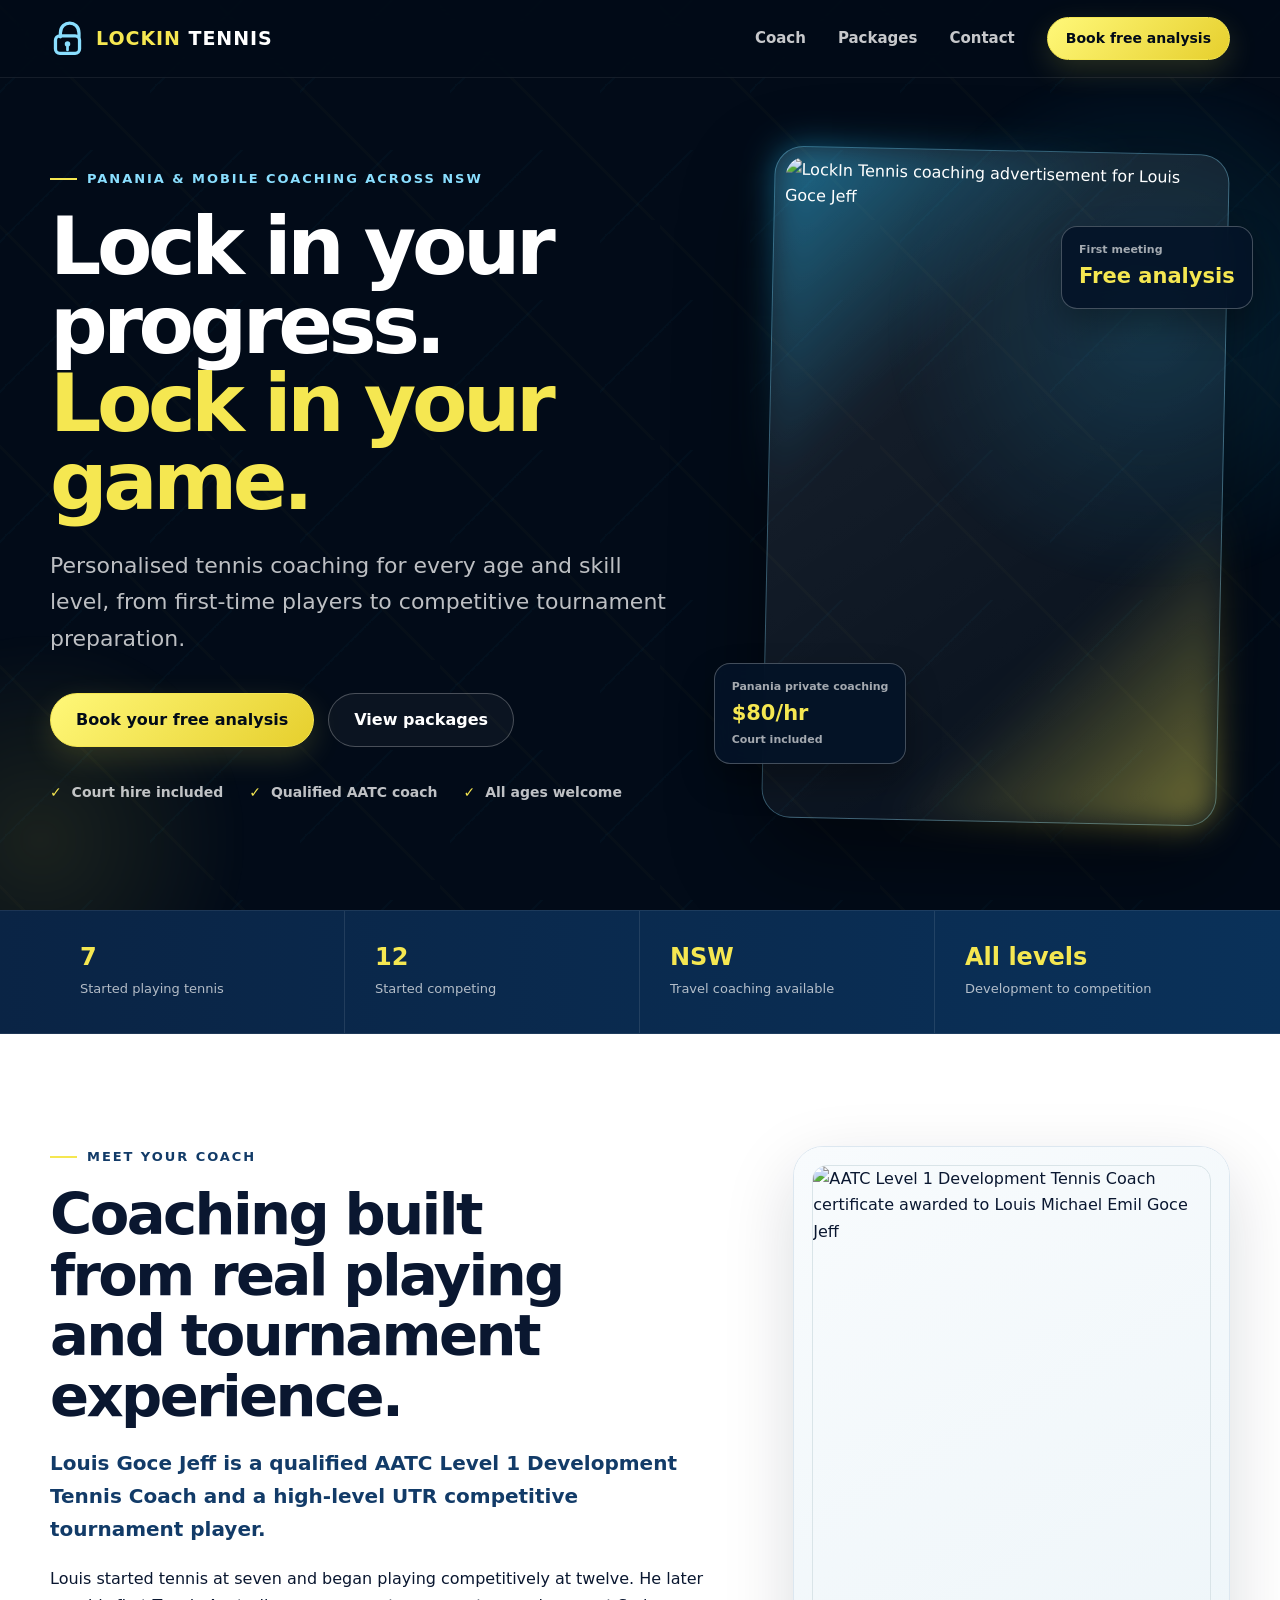
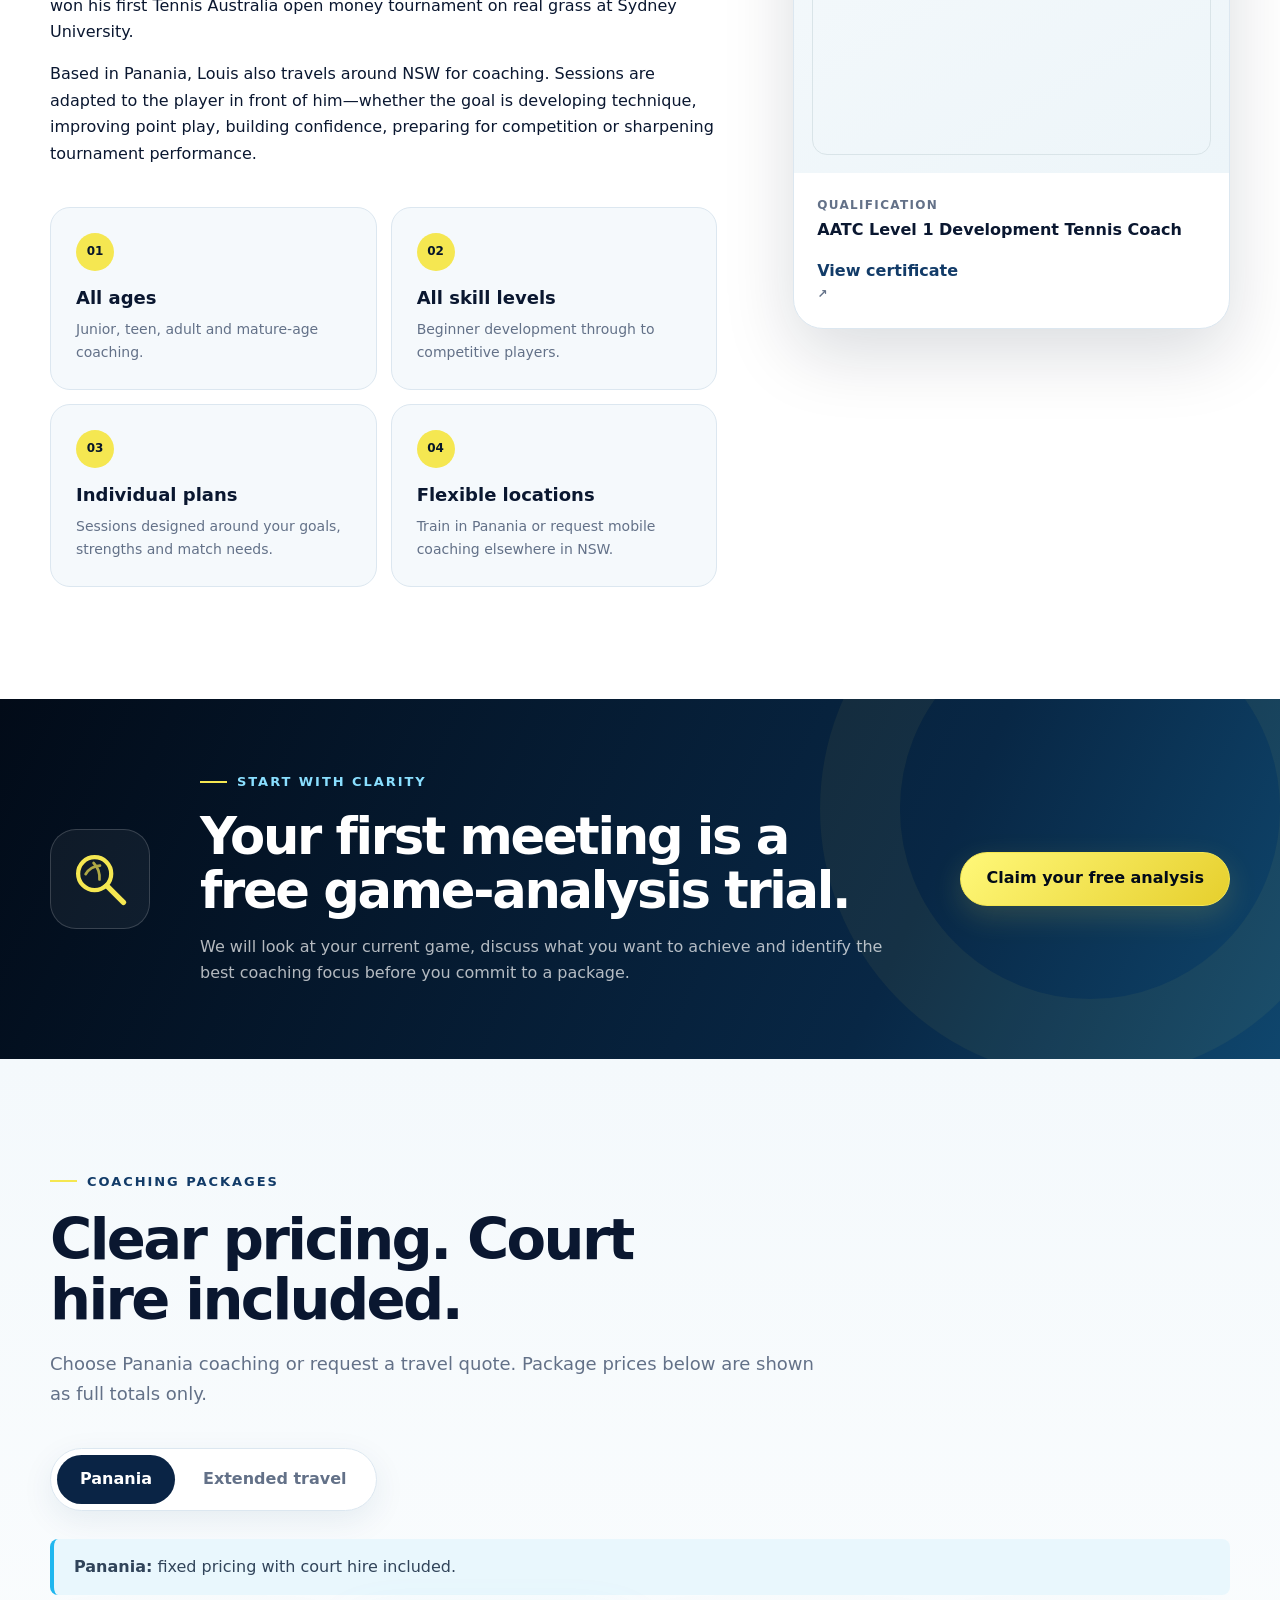
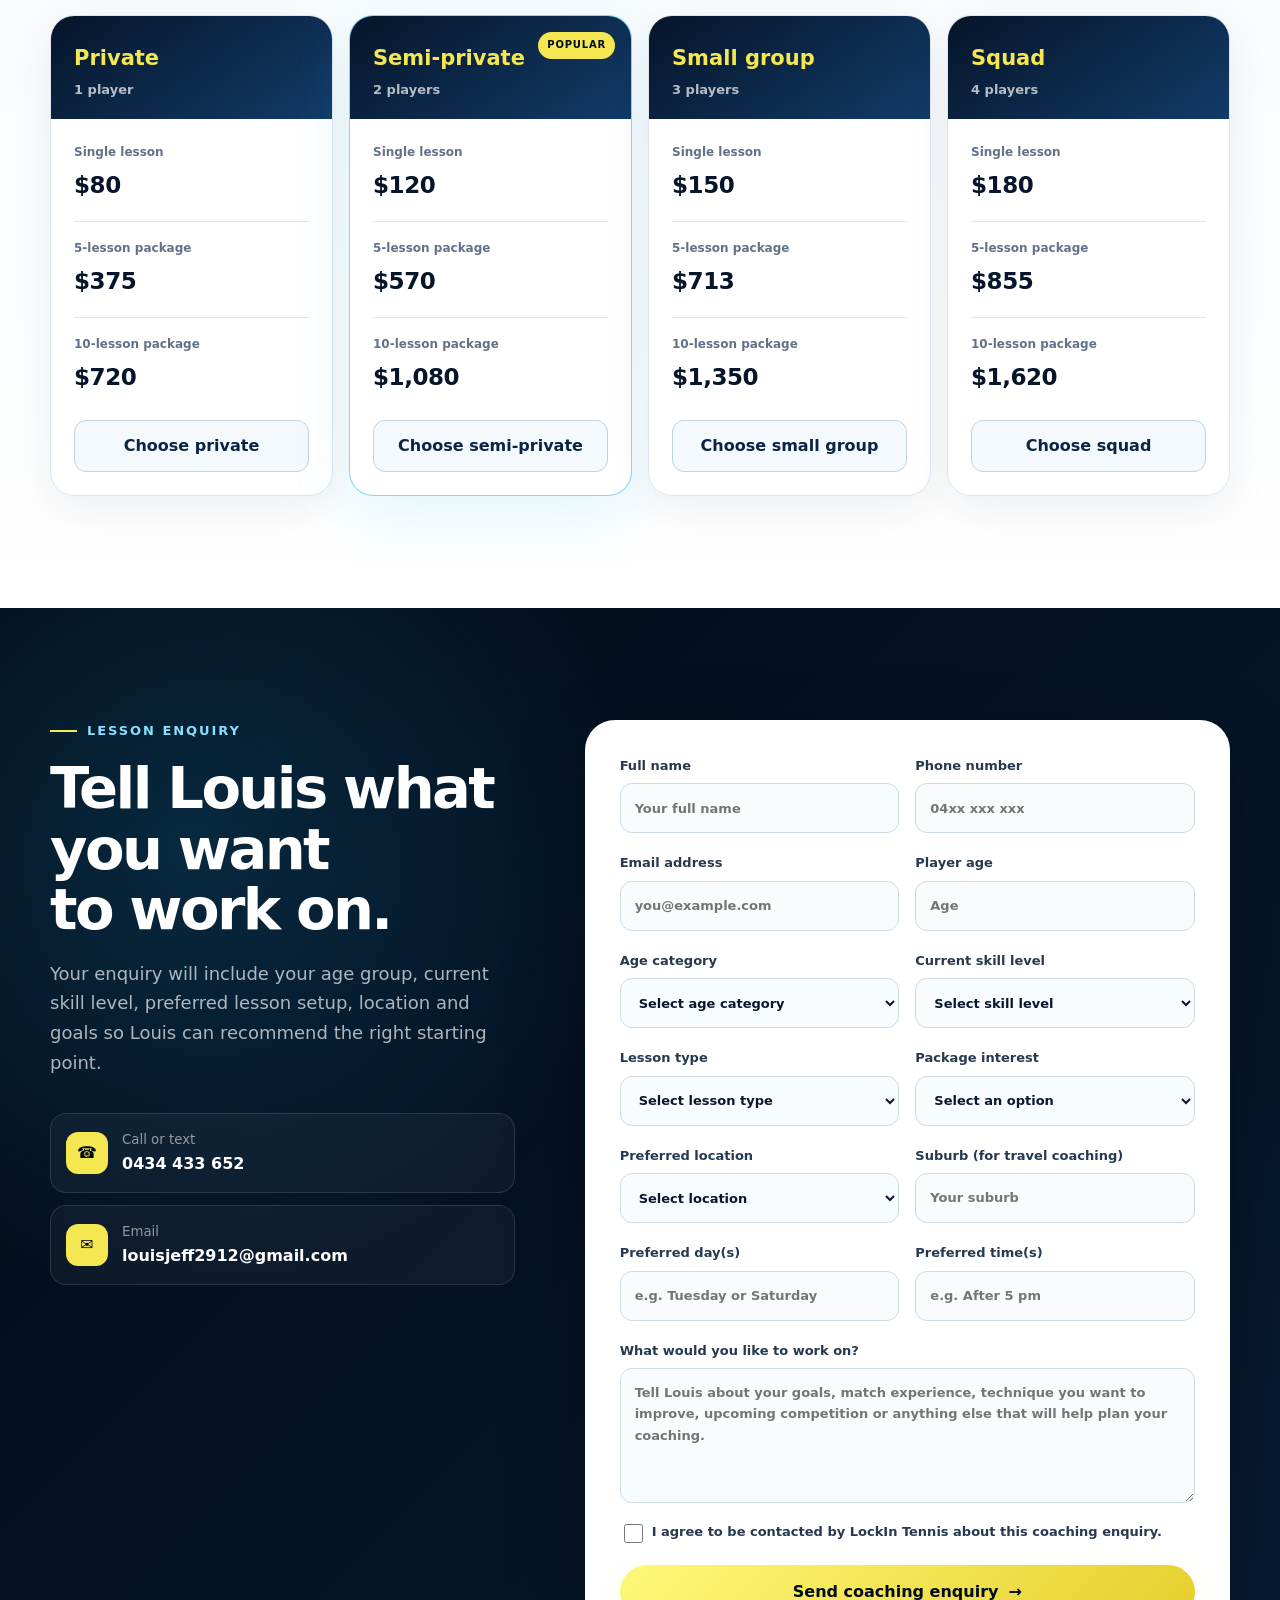
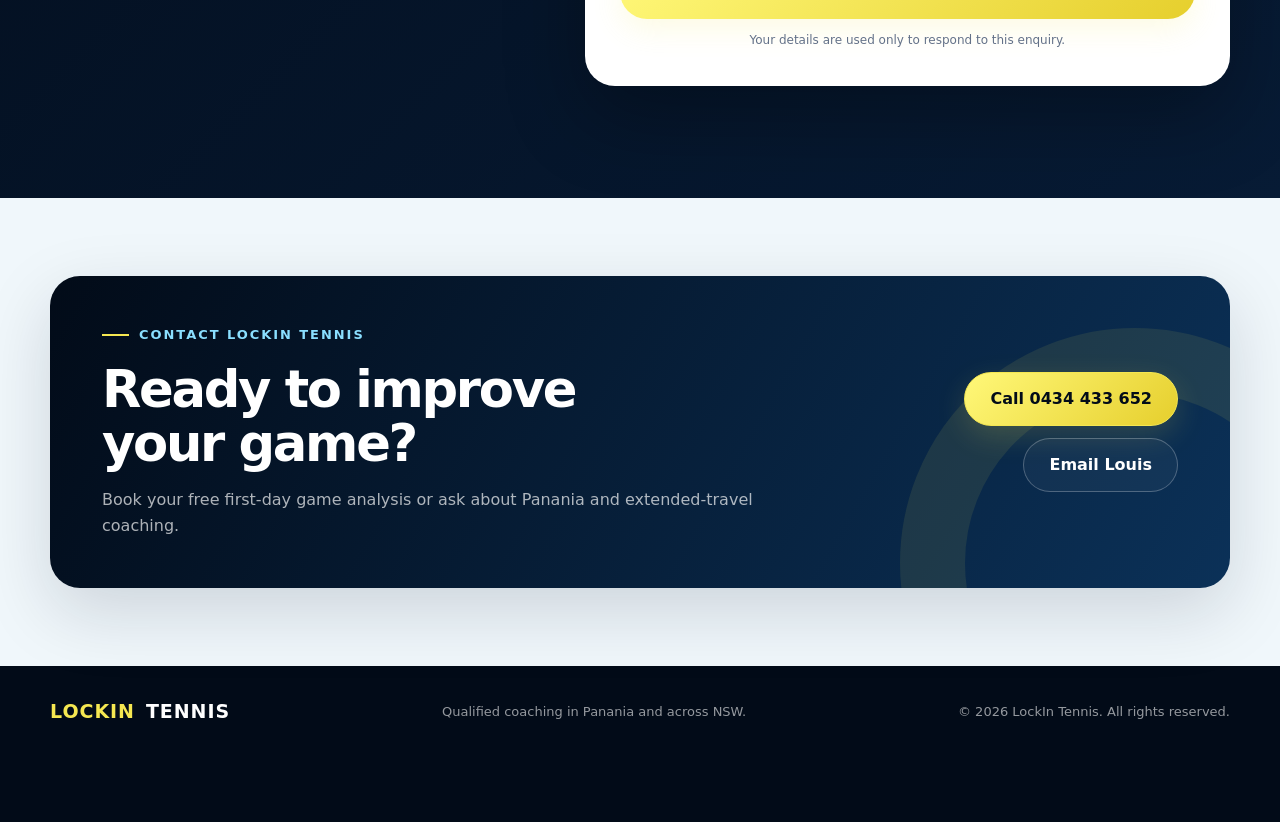
==== index.html @ 20de6c5c "Add files via upload" ====
<!doctype html>
<html lang="en-AU">
<head>
  <meta charset="utf-8">
  <meta name="viewport" content="width=device-width, initial-scale=1">
  <meta name="theme-color" content="#061a33">
  <meta name="description" content="LockIn Tennis coaching with qualified AATC Level 1 Development Tennis Coach Louis Goce Jeff. Coaching in Panania and mobile coaching across NSW.">
  <title>LockIn Tennis | Coaching with Louis Goce Jeff</title>
  <link rel="icon" href="assets/favicon.svg" type="image/svg+xml">
  <link rel="stylesheet" href="styles.css">
  <script>document.documentElement.classList.add("js");</script>
  <script src="script.js" defer></script>
</head>
<body>
  <a class="skip-link" href="#main">Skip to content</a>

  <header class="site-header" id="top">
    <div class="container nav-wrap">
      <a class="brand" href="#top" aria-label="LockIn Tennis home">
        <span class="brand-mark" aria-hidden="true">
          <svg viewBox="0 0 64 64" role="img">
            <path d="M19 29v-7C19 9 28 4 36 4s17 5 17 18v7" fill="none" stroke="currentColor" stroke-width="6" stroke-linecap="round"/>
            <rect x="10" y="27" width="44" height="32" rx="8" fill="none" stroke="currentColor" stroke-width="6"/>
            <circle cx="32" cy="42" r="5" fill="currentColor"/>
            <path d="M32 47v6" stroke="currentColor" stroke-width="5" stroke-linecap="round"/>
          </svg>
        </span>
        <span><strong>LOCKIN</strong> TENNIS</span>
      </a>

      <button class="nav-toggle" type="button" aria-expanded="false" aria-controls="primary-nav">
        <span class="sr-only">Toggle navigation</span>
        <span></span><span></span><span></span>
      </button>

      <nav id="primary-nav" class="primary-nav" aria-label="Primary navigation">
        <a href="#coach">Coach</a>
        <a href="#packages">Packages</a>
        <a href="#contact">Contact</a>
        <a class="button button-small" href="#booking">Book free analysis</a>
      </nav>
    </div>
  </header>

  <main id="main">
    <section class="hero section-dark" aria-labelledby="hero-title">
      <div class="hero-glow hero-glow-one"></div>
      <div class="hero-glow hero-glow-two"></div>
      <div class="container hero-grid">
        <div class="hero-copy reveal">
          <p class="eyebrow"><span></span> Panania &amp; mobile coaching across NSW</p>
          <h1 id="hero-title">Lock in your progress.<br><em>Lock in your game.</em></h1>
          <p class="hero-lead">Personalised tennis coaching for every age and skill level, from first-time players to competitive tournament preparation.</p>
          <div class="hero-actions">
            <a class="button" href="#booking">Book your free analysis</a>
            <a class="button button-ghost" href="#packages">View packages</a>
          </div>
          <ul class="trust-list" aria-label="Key benefits">
            <li><span aria-hidden="true">✓</span> Court hire included</li>
            <li><span aria-hidden="true">✓</span> Qualified AATC coach</li>
            <li><span aria-hidden="true">✓</span> All ages welcome</li>
          </ul>
        </div>

        <div class="hero-visual reveal reveal-delay">
          <div class="ad-frame">
            <img src="assets/lockin-tennis-advertisement.webp" width="768" height="1376" alt="LockIn Tennis coaching advertisement for Louis Goce Jeff">
          </div>
          <div class="floating-card floating-card-price">
            <span>Panania private coaching</span>
            <strong>$80/hr</strong>
            <small>Court included</small>
          </div>
          <div class="floating-card floating-card-trial">
            <span>First meeting</span>
            <strong>Free analysis</strong>
          </div>
        </div>
      </div>
    </section>

    <section class="quick-strip" aria-label="Coaching highlights">
      <div class="container quick-grid">
        <div><strong>7</strong><span>Started playing tennis</span></div>
        <div><strong>12</strong><span>Started competing</span></div>
        <div><strong>NSW</strong><span>Travel coaching available</span></div>
        <div><strong>All levels</strong><span>Development to competition</span></div>
      </div>
    </section>

    <section class="section" id="coach" aria-labelledby="coach-title">
      <div class="container coach-grid">
        <div class="coach-copy reveal">
          <p class="eyebrow dark"><span></span> Meet your coach</p>
          <h2 id="coach-title">Coaching built from real playing and tournament experience.</h2>
          <p class="lead">Louis Goce Jeff is a qualified AATC Level 1 Development Tennis Coach and a high-level UTR competitive tournament player.</p>
          <p>Louis started tennis at seven and began playing competitively at twelve. He later won his first Tennis Australia open money tournament on real grass at Sydney University.</p>
          <p>Based in Panania, Louis also travels around NSW for coaching. Sessions are adapted to the player in front of him—whether the goal is developing technique, improving point play, building confidence, preparing for competition or sharpening tournament performance.</p>

          <div class="feature-grid">
            <article class="feature-card">
              <span class="feature-icon" aria-hidden="true">01</span>
              <h3>All ages</h3>
              <p>Junior, teen, adult and mature-age coaching.</p>
            </article>
            <article class="feature-card">
              <span class="feature-icon" aria-hidden="true">02</span>
              <h3>All skill levels</h3>
              <p>Beginner development through to competitive players.</p>
            </article>
            <article class="feature-card">
              <span class="feature-icon" aria-hidden="true">03</span>
              <h3>Individual plans</h3>
              <p>Sessions designed around your goals, strengths and match needs.</p>
            </article>
            <article class="feature-card">
              <span class="feature-icon" aria-hidden="true">04</span>
              <h3>Flexible locations</h3>
              <p>Train in Panania or request mobile coaching elsewhere in NSW.</p>
            </article>
          </div>
        </div>

        <aside class="certificate-card reveal reveal-delay" aria-label="Coaching qualification">
          <div class="certificate-image-wrap">
            <img src="assets/certificate-preview.webp" width="1100" height="1424" alt="AATC Level 1 Development Tennis Coach certificate awarded to Louis Michael Emil Goce Jeff">
          </div>
          <div class="certificate-meta">
            <div>
              <span>Qualification</span>
              <strong>AATC Level 1 Development Tennis Coach</strong>
            </div>
            <a href="assets/louis-jeff-aatc-certificate.pdf" target="_blank" rel="noopener">View certificate <span aria-hidden="true">↗</span></a>
          </div>
        </aside>
      </div>
    </section>

    <section class="analysis-banner section-dark" aria-labelledby="analysis-title">
      <div class="container analysis-grid">
        <div class="analysis-icon" aria-hidden="true">
          <svg viewBox="0 0 120 120">
            <circle cx="50" cy="50" r="31" fill="none" stroke="currentColor" stroke-width="8"/>
            <path d="M73 73l31 31" stroke="currentColor" stroke-width="10" stroke-linecap="round"/>
            <path d="M33 51c6-10 14-15 27-16M48 30c8 8 12 18 11 31" fill="none" stroke="currentColor" stroke-width="5" stroke-linecap="round" opacity=".7"/>
          </svg>
        </div>
        <div>
          <p class="eyebrow"><span></span> Start with clarity</p>
          <h2 id="analysis-title">Your first meeting is a free game-analysis trial.</h2>
          <p>We will look at your current game, discuss what you want to achieve and identify the best coaching focus before you commit to a package.</p>
        </div>
        <a class="button" href="#booking">Claim your free analysis</a>
      </div>
    </section>

    <section class="section packages-section" id="packages" aria-labelledby="packages-title">
      <div class="container">
        <div class="section-heading reveal">
          <p class="eyebrow dark"><span></span> Coaching packages</p>
          <h2 id="packages-title">Clear pricing. Court hire included.</h2>
          <p>Choose Panania coaching or request a travel quote. Package prices below are shown as full totals only.</p>
        </div>

        <div class="location-tabs reveal" role="tablist" aria-label="Pricing locations">
          <button type="button" role="tab" aria-selected="true" aria-controls="panania-panel" id="panania-tab" data-tab="panania-panel">Panania</button>
          <button type="button" role="tab" aria-selected="false" aria-controls="travel-panel" id="travel-tab" data-tab="travel-panel">Extended travel</button>
        </div>

        <div class="pricing-panel active" id="panania-panel" role="tabpanel" aria-labelledby="panania-tab">
          <div class="pricing-note"><strong>Panania:</strong> fixed pricing with court hire included.</div>
          <div class="pricing-grid">
            <article class="price-card">
              <div class="price-card-head"><span>Private</span><strong>1 player</strong></div>
              <dl>
                <div><dt>Single lesson</dt><dd>$80</dd></div>
                <div><dt>5-lesson package</dt><dd>$375</dd></div>
                <div><dt>10-lesson package</dt><dd>$720</dd></div>
              </dl>
              <a href="#booking" data-booking-type="Private — 1 player">Choose private</a>
            </article>
            <article class="price-card featured">
              <div class="popular-label">Popular</div>
              <div class="price-card-head"><span>Semi-private</span><strong>2 players</strong></div>
              <dl>
                <div><dt>Single lesson</dt><dd>$120</dd></div>
                <div><dt>5-lesson package</dt><dd>$570</dd></div>
                <div><dt>10-lesson package</dt><dd>$1,080</dd></div>
              </dl>
              <a href="#booking" data-booking-type="Semi-private — 2 players">Choose semi-private</a>
            </article>
            <article class="price-card">
              <div class="price-card-head"><span>Small group</span><strong>3 players</strong></div>
              <dl>
                <div><dt>Single lesson</dt><dd>$150</dd></div>
                <div><dt>5-lesson package</dt><dd>$713</dd></div>
                <div><dt>10-lesson package</dt><dd>$1,350</dd></div>
              </dl>
              <a href="#booking" data-booking-type="Small group — 3 players">Choose small group</a>
            </article>
            <article class="price-card">
              <div class="price-card-head"><span>Squad</span><strong>4 players</strong></div>
              <dl>
                <div><dt>Single lesson</dt><dd>$180</dd></div>
                <div><dt>5-lesson package</dt><dd>$855</dd></div>
                <div><dt>10-lesson package</dt><dd>$1,620</dd></div>
              </dl>
              <a href="#booking" data-booking-type="Squad — 4 players">Choose squad</a>
            </article>
          </div>
        </div>

        <div class="pricing-panel" id="travel-panel" role="tabpanel" aria-labelledby="travel-tab" hidden>
          <div class="pricing-note"><strong>Extended travel:</strong> these are starting prices. Your final quote depends on travel distance. Court hire is included.</div>
          <div class="pricing-grid">
            <article class="price-card">
              <div class="price-card-head"><span>Private</span><strong>1 player</strong></div>
              <dl>
                <div><dt>Single lesson</dt><dd>From $140</dd></div>
                <div><dt>5-lesson package</dt><dd>From $660</dd></div>
                <div><dt>10-lesson package</dt><dd>From $1,260</dd></div>
              </dl>
              <a href="#booking" data-booking-type="Travel private — 1 player">Request quote</a>
            </article>
            <article class="price-card featured">
              <div class="popular-label">Popular</div>
              <div class="price-card-head"><span>Semi-private</span><strong>2 players</strong></div>
              <dl>
                <div><dt>Single lesson</dt><dd>From $180</dd></div>
                <div><dt>5-lesson package</dt><dd>From $855</dd></div>
                <div><dt>10-lesson package</dt><dd>From $1,620</dd></div>
              </dl>
              <a href="#booking" data-booking-type="Travel semi-private — 2 players">Request quote</a>
            </article>
            <article class="price-card">
              <div class="price-card-head"><span>Small group</span><strong>3 players</strong></div>
              <dl>
                <div><dt>Single lesson</dt><dd>From $210</dd></div>
                <div><dt>5-lesson package</dt><dd>From $998</dd></div>
                <div><dt>10-lesson package</dt><dd>From $1,890</dd></div>
              </dl>
              <a href="#booking" data-booking-type="Travel small group — 3 players">Request quote</a>
            </article>
            <article class="price-card">
              <div class="price-card-head"><span>Squad</span><strong>4 players</strong></div>
              <dl>
                <div><dt>Single lesson</dt><dd>From $240</dd></div>
                <div><dt>5-lesson package</dt><dd>From $1,140</dd></div>
                <div><dt>10-lesson package</dt><dd>From $2,160</dd></div>
              </dl>
              <a href="#booking" data-booking-type="Travel squad — 4 players">Request quote</a>
            </article>
          </div>
        </div>
      </div>
    </section>

    <section class="section booking-section" id="booking" aria-labelledby="booking-title">
      <div class="container booking-grid">
        <div class="booking-copy reveal">
          <p class="eyebrow"><span></span> Lesson enquiry</p>
          <h2 id="booking-title">Tell Louis what you want to work on.</h2>
          <p>Your enquiry will include your age group, current skill level, preferred lesson setup, location and goals so Louis can recommend the right starting point.</p>
          <div class="contact-stack">
            <a href="tel:+61434433652">
              <span aria-hidden="true">☎</span>
              <div><small>Call or text</small><strong>0434 433 652</strong></div>
            </a>
            <a href="mailto:louisjeff2912@gmail.com">
              <span aria-hidden="true">✉</span>
              <div><small>Email</small><strong>louisjeff2912@gmail.com</strong></div>
            </a>
          </div>
        </div>

        <form class="booking-form reveal reveal-delay" action="https://formsubmit.co/louisjeff2912@gmail.com" method="POST">
          <input type="hidden" name="_subject" value="New LockIn Tennis coaching enquiry">
          <input type="hidden" name="_template" value="table">
          <input type="hidden" name="_captcha" value="false">
          <input type="hidden" name="_autoresponse" value="Thanks for contacting LockIn Tennis. Louis has received your enquiry and will get back to you soon.">
          <input type="hidden" name="_next" id="form-next" value="">
          <input type="text" name="_honey" class="honeypot" tabindex="-1" autocomplete="off" aria-hidden="true">

          <div class="form-row two-col">
            <label>Full name
              <input type="text" name="Name" autocomplete="name" required placeholder="Your full name">
            </label>
            <label>Phone number
              <input type="tel" name="Phone" autocomplete="tel" required placeholder="04xx xxx xxx">
            </label>
          </div>

          <div class="form-row two-col">
            <label>Email address
              <input type="email" name="Email" autocomplete="email" required placeholder="you@example.com">
            </label>
            <label>Player age
              <input type="number" name="Player age" min="4" max="100" required placeholder="Age">
            </label>
          </div>

          <div class="form-row two-col">
            <label>Age category
              <select name="Age category" required>
                <option value="" selected disabled>Select age category</option>
                <option>Junior (under 12)</option>
                <option>Teen (12–17)</option>
                <option>Adult (18–49)</option>
                <option>Mature adult (50+)</option>
              </select>
            </label>
            <label>Current skill level
              <select name="Skill level" required>
                <option value="" selected disabled>Select skill level</option>
                <option>Complete beginner</option>
                <option>Developing</option>
                <option>Intermediate / social</option>
                <option>Advanced</option>
                <option>Competitive / tournament</option>
                <option>Not sure — assess me</option>
              </select>
            </label>
          </div>

          <div class="form-row two-col">
            <label>Lesson type
              <select id="lesson-type" name="Lesson type" required>
                <option value="" selected disabled>Select lesson type</option>
                <option>Private — 1 player</option>
                <option>Semi-private — 2 players</option>
                <option>Small group — 3 players</option>
                <option>Squad — 4 players</option>
                <option>Not sure — please recommend</option>
              </select>
            </label>
            <label>Package interest
              <select name="Package interest" required>
                <option value="" selected disabled>Select an option</option>
                <option>Free game-analysis trial</option>
                <option>Single lesson</option>
                <option>5-lesson package</option>
                <option>10-lesson package</option>
                <option>Not sure — please recommend</option>
              </select>
            </label>
          </div>

          <div class="form-row two-col">
            <label>Preferred location
              <select name="Preferred location" required>
                <option value="" selected disabled>Select location</option>
                <option>Panania</option>
                <option>Travel coaching elsewhere in NSW</option>
                <option>Not sure yet</option>
              </select>
            </label>
            <label>Suburb (for travel coaching)
              <input type="text" name="Suburb" autocomplete="address-level2" placeholder="Your suburb">
            </label>
          </div>

          <div class="form-row two-col">
            <label>Preferred day(s)
              <input type="text" name="Preferred days" placeholder="e.g. Tuesday or Saturday">
            </label>
            <label>Preferred time(s)
              <input type="text" name="Preferred times" placeholder="e.g. After 5 pm">
            </label>
          </div>

          <label>What would you like to work on?
            <textarea name="Goals and coaching needs" rows="5" required placeholder="Tell Louis about your goals, match experience, technique you want to improve, upcoming competition or anything else that will help plan your coaching."></textarea>
          </label>

          <label class="check-label">
            <input type="checkbox" name="Consent" value="I agree to be contacted about this coaching enquiry" required>
            <span>I agree to be contacted by LockIn Tennis about this coaching enquiry.</span>
          </label>

          <button class="button button-submit" type="submit">Send coaching enquiry <span aria-hidden="true">→</span></button>
          <p class="form-note">Your details are used only to respond to this enquiry.</p>
        </form>
      </div>
    </section>

    <section class="section contact-section" id="contact" aria-labelledby="contact-title">
      <div class="container contact-panel reveal">
        <div>
          <p class="eyebrow"><span></span> Contact LockIn Tennis</p>
          <h2 id="contact-title">Ready to improve your game?</h2>
          <p>Book your free first-day game analysis or ask about Panania and extended-travel coaching.</p>
        </div>
        <div class="contact-actions">
          <a class="button" href="tel:+61434433652">Call 0434 433 652</a>
          <a class="button button-ghost" href="mailto:louisjeff2912@gmail.com">Email Louis</a>
        </div>
      </div>
    </section>
  </main>

  <footer class="site-footer">
    <div class="container footer-grid">
      <a class="brand footer-brand" href="#top"><strong>LOCKIN</strong> TENNIS</a>
      <p>Qualified coaching in Panania and across NSW.</p>
      <p>© <span id="year"></span> LockIn Tennis. All rights reserved.</p>
    </div>
  </footer>

  <a class="mobile-book" href="#booking">Book free analysis</a>
</body>
</html>
---- styles.css ----
:root {
  --navy-950: #020b18;
  --navy-900: #06152a;
  --navy-850: #071b35;
  --navy-800: #0a2445;
  --navy-700: #123b68;
  --blue: #20b7ef;
  --blue-soft: #8adfff;
  --yellow: #f5e751;
  --yellow-deep: #e6cf2d;
  --orange: #ff9e45;
  --ink: #0a1730;
  --muted: #637188;
  --line: #dce7f0;
  --surface: #f5f9fc;
  --white: #ffffff;
  --shadow: 0 24px 70px rgba(1, 17, 38, .15);
  --radius-lg: 30px;
  --radius-md: 20px;
  --radius-sm: 12px;
  --container: 1180px;
}

* { box-sizing: border-box; }
html { scroll-behavior: smooth; scroll-padding-top: 90px; }
body {
  margin: 0;
  color: var(--ink);
  background: var(--white);
  font-family: Inter, ui-sans-serif, system-ui, -apple-system, BlinkMacSystemFont, "Segoe UI", sans-serif;
  line-height: 1.65;
  -webkit-font-smoothing: antialiased;
}
body.menu-open { overflow: hidden; }
img { display: block; max-width: 100%; }
a { color: inherit; }
button, input, select, textarea { font: inherit; }
button { cursor: pointer; }

.container { width: min(var(--container), calc(100% - 40px)); margin-inline: auto; }
.section { padding: 112px 0; }
.section-dark { color: var(--white); background: var(--navy-950); }
.sr-only { position: absolute; width: 1px; height: 1px; padding: 0; margin: -1px; overflow: hidden; clip: rect(0,0,0,0); white-space: nowrap; border: 0; }
.skip-link { position: fixed; top: 8px; left: 8px; z-index: 2000; transform: translateY(-150%); background: var(--yellow); color: var(--navy-950); padding: 10px 16px; border-radius: 8px; font-weight: 800; }
.skip-link:focus { transform: translateY(0); }

.site-header {
  position: fixed;
  inset: 0 0 auto;
  z-index: 1000;
  height: 78px;
  color: var(--white);
  background: rgba(2, 11, 24, .74);
  border-bottom: 1px solid rgba(255,255,255,.08);
  backdrop-filter: blur(18px);
  transition: background .25s ease, box-shadow .25s ease;
}
.site-header.scrolled { background: rgba(2, 11, 24, .96); box-shadow: 0 14px 40px rgba(0,0,0,.22); }
.nav-wrap { height: 100%; display: flex; align-items: center; justify-content: space-between; gap: 28px; }
.brand { display: inline-flex; align-items: center; gap: 11px; text-decoration: none; font-size: 19px; letter-spacing: .05em; font-weight: 650; white-space: nowrap; }
.brand strong { color: var(--yellow); }
.brand-mark { width: 35px; height: 35px; display: grid; place-items: center; color: var(--blue-soft); }
.brand-mark svg { width: 100%; height: 100%; }
.primary-nav { display: flex; align-items: center; gap: 32px; }
.primary-nav > a:not(.button) { text-decoration: none; color: rgba(255,255,255,.78); font-weight: 700; font-size: 15px; transition: color .2s ease; }
.primary-nav > a:not(.button):hover { color: var(--yellow); }
.nav-toggle { display: none; width: 46px; height: 46px; padding: 10px; border: 0; background: transparent; }
.nav-toggle span:not(.sr-only) { display: block; height: 2px; margin: 6px 0; background: var(--white); border-radius: 4px; transition: .25s ease; }

.button {
  display: inline-flex;
  align-items: center;
  justify-content: center;
  gap: 10px;
  min-height: 54px;
  padding: 0 25px;
  border: 1px solid var(--yellow);
  border-radius: 999px;
  color: var(--navy-950);
  background: linear-gradient(135deg, #fff879, var(--yellow-deep));
  box-shadow: 0 10px 30px rgba(245, 231, 81, .16);
  text-decoration: none;
  font-weight: 850;
  transition: transform .2s ease, box-shadow .2s ease, filter .2s ease;
}
.button:hover { transform: translateY(-2px); box-shadow: 0 16px 36px rgba(245, 231, 81, .22); filter: brightness(1.03); }
.button-small { min-height: 43px; padding: 0 18px; font-size: 14px; }
.button-ghost { color: var(--white); background: rgba(255,255,255,.04); border-color: rgba(255,255,255,.25); box-shadow: none; }
.button-ghost:hover { border-color: var(--blue-soft); background: rgba(32,183,239,.08); box-shadow: none; }

.hero { position: relative; min-height: 820px; padding: 150px 0 88px; overflow: hidden; }
.hero::before { content: ""; position: absolute; inset: 0; opacity: .28; background-image: linear-gradient(135deg, transparent 30%, rgba(32,183,239,.11) 30%, rgba(32,183,239,.11) 31%, transparent 31%), linear-gradient(45deg, transparent 48%, rgba(245,231,81,.07) 48%, rgba(245,231,81,.07) 49%, transparent 49%); background-size: 150px 150px, 220px 220px; }
.hero-glow { position: absolute; border-radius: 50%; filter: blur(2px); pointer-events: none; }
.hero-glow-one { width: 560px; height: 560px; right: -150px; top: 45px; background: radial-gradient(circle, rgba(32,183,239,.18), transparent 67%); }
.hero-glow-two { width: 440px; height: 440px; left: -180px; bottom: -150px; background: radial-gradient(circle, rgba(245,231,81,.10), transparent 67%); }
.hero-grid { position: relative; display: grid; grid-template-columns: minmax(0, 1.03fr) minmax(360px, .77fr); align-items: center; gap: 82px; }
.eyebrow { display: flex; align-items: center; gap: 10px; margin: 0 0 18px; color: var(--blue-soft); font-size: 13px; font-weight: 850; letter-spacing: .15em; text-transform: uppercase; }
.eyebrow span { width: 27px; height: 2px; background: var(--yellow); }
.eyebrow.dark { color: var(--navy-700); }
.hero h1 { margin: 0; max-width: 790px; font-size: clamp(52px, 6.3vw, 92px); line-height: .97; letter-spacing: -.055em; text-wrap: balance; }
.hero h1 em { color: var(--yellow); font-style: normal; }
.hero-lead { max-width: 670px; margin: 28px 0 0; color: rgba(255,255,255,.74); font-size: clamp(18px, 2vw, 22px); }
.hero-actions { display: flex; flex-wrap: wrap; gap: 14px; margin-top: 36px; }
.trust-list { display: flex; flex-wrap: wrap; gap: 18px 26px; padding: 0; margin: 34px 0 0; list-style: none; color: rgba(255,255,255,.75); font-size: 14px; font-weight: 700; }
.trust-list span { color: var(--yellow); margin-right: 5px; }
.hero-visual { position: relative; width: min(100%, 455px); justify-self: center; }
.ad-frame { position: relative; padding: 10px; border: 1px solid rgba(138,223,255,.35); border-radius: 29px; background: linear-gradient(145deg, rgba(255,255,255,.1), rgba(255,255,255,.02)); box-shadow: 0 35px 90px rgba(0,0,0,.48); transform: rotate(1.2deg); }
.ad-frame::before { content: ""; position: absolute; inset: -1px; border-radius: inherit; z-index: -1; background: linear-gradient(135deg, rgba(32,183,239,.5), transparent 32%, transparent 70%, rgba(245,231,81,.45)); filter: blur(16px); }
.ad-frame img { width: 100%; max-height: 650px; object-fit: cover; object-position: top; border-radius: 20px; }
.floating-card { position: absolute; z-index: 2; display: flex; flex-direction: column; padding: 14px 17px; border: 1px solid rgba(255,255,255,.25); border-radius: 16px; background: rgba(4,19,39,.9); box-shadow: 0 16px 34px rgba(0,0,0,.32); backdrop-filter: blur(12px); }
.floating-card span, .floating-card small { color: rgba(255,255,255,.64); font-size: 11px; font-weight: 700; }
.floating-card strong { color: var(--yellow); font-size: 21px; }
.floating-card-price { left: -54px; bottom: 58px; }
.floating-card-trial { right: -30px; top: 76px; }

.quick-strip { position: relative; z-index: 3; color: var(--white); background: linear-gradient(90deg, var(--navy-800), #0a3159); border-top: 1px solid rgba(255,255,255,.08); border-bottom: 1px solid rgba(255,255,255,.08); }
.quick-grid { display: grid; grid-template-columns: repeat(4, 1fr); }
.quick-grid > div { display: flex; flex-direction: column; justify-content: center; min-height: 122px; padding: 20px 30px; border-right: 1px solid rgba(255,255,255,.1); }
.quick-grid > div:last-child { border-right: 0; }
.quick-grid strong { color: var(--yellow); font-size: 24px; line-height: 1.1; }
.quick-grid span { color: rgba(255,255,255,.69); font-size: 13px; margin-top: 8px; }

.coach-grid { display: grid; grid-template-columns: minmax(0, 1.1fr) minmax(330px, .72fr); gap: 76px; align-items: start; }
h2 { margin: 0; font-size: clamp(37px, 4.5vw, 62px); line-height: 1.05; letter-spacing: -.045em; text-wrap: balance; }
.lead { font-size: 20px; font-weight: 700; color: var(--navy-700); }
.coach-copy > p:not(.eyebrow) { max-width: 760px; }
.feature-grid { display: grid; grid-template-columns: 1fr 1fr; gap: 14px; margin-top: 40px; }
.feature-card { position: relative; padding: 25px; border: 1px solid var(--line); border-radius: var(--radius-md); background: var(--surface); overflow: hidden; }
.feature-card h3 { margin: 12px 0 5px; font-size: 18px; }
.feature-card p { margin: 0; color: var(--muted); font-size: 14px; }
.feature-icon { display: grid; place-items: center; width: 38px; height: 38px; color: var(--navy-900); background: var(--yellow); border-radius: 50%; font-size: 12px; font-weight: 900; }
.certificate-card { position: sticky; top: 105px; overflow: hidden; border: 1px solid var(--line); border-radius: var(--radius-lg); background: var(--white); box-shadow: var(--shadow); }
.certificate-image-wrap { padding: 18px; background: linear-gradient(150deg, #f8fbfd, #edf5f9); }
.certificate-image-wrap img { width: 100%; max-height: 590px; object-fit: cover; object-position: top; border: 1px solid #d9e4e8; border-radius: 15px; }
.certificate-meta { display: grid; gap: 18px; padding: 23px; }
.certificate-meta span { display: block; color: var(--muted); font-size: 12px; text-transform: uppercase; letter-spacing: .11em; font-weight: 800; }
.certificate-meta strong { display: block; margin-top: 3px; line-height: 1.35; }
.certificate-meta a { color: var(--navy-700); font-weight: 850; text-decoration: none; }
.certificate-meta a:hover { color: #0787c0; }

.analysis-banner { position: relative; padding: 72px 0; overflow: hidden; background: linear-gradient(115deg, var(--navy-950), #082745 70%, #0f466d); }
.analysis-banner::after { content: ""; position: absolute; width: 380px; height: 380px; border: 80px solid rgba(245,231,81,.05); border-radius: 50%; right: -80px; top: -160px; }
.analysis-grid { position: relative; z-index: 2; display: grid; grid-template-columns: 110px minmax(0, 1fr) auto; align-items: center; gap: 40px; }
.analysis-grid h2 { max-width: 780px; font-size: clamp(34px, 4vw, 54px); }
.analysis-grid p:not(.eyebrow) { max-width: 760px; margin-bottom: 0; color: rgba(255,255,255,.7); }
.analysis-icon { width: 100px; height: 100px; padding: 17px; color: var(--yellow); border: 1px solid rgba(255,255,255,.17); border-radius: 26px; background: rgba(255,255,255,.05); }

.packages-section { background: linear-gradient(180deg, #f4f9fc, #fff); }
.section-heading { max-width: 790px; margin-bottom: 40px; }
.section-heading > p:last-child { color: var(--muted); font-size: 18px; }
.location-tabs { display: inline-flex; gap: 5px; margin-bottom: 28px; padding: 6px; border: 1px solid var(--line); border-radius: 999px; background: var(--white); box-shadow: 0 10px 32px rgba(18,59,104,.08); }
.location-tabs button { padding: 11px 23px; border: 0; border-radius: 999px; color: var(--muted); background: transparent; font-weight: 850; }
.location-tabs button[aria-selected="true"] { color: var(--white); background: var(--navy-800); }
.pricing-panel { animation: panelIn .35s ease both; }
.pricing-note { margin-bottom: 20px; padding: 15px 20px; color: #31445a; border-left: 4px solid var(--blue); border-radius: 8px; background: #e9f7fd; }
.pricing-grid { display: grid; grid-template-columns: repeat(4, 1fr); gap: 16px; }
.price-card { position: relative; display: flex; flex-direction: column; min-width: 0; overflow: hidden; border: 1px solid var(--line); border-radius: 24px; background: var(--white); box-shadow: 0 14px 44px rgba(11,39,70,.07); transition: transform .2s ease, box-shadow .2s ease; }
.price-card:hover { transform: translateY(-5px); box-shadow: 0 22px 58px rgba(11,39,70,.12); }
.price-card.featured { border-color: rgba(32,183,239,.55); box-shadow: 0 18px 60px rgba(32,183,239,.13); }
.popular-label { position: absolute; top: 16px; right: 16px; padding: 5px 9px; color: var(--navy-950); background: var(--yellow); border-radius: 999px; font-size: 10px; font-weight: 900; letter-spacing: .08em; text-transform: uppercase; }
.price-card-head { padding: 25px 23px 19px; color: var(--white); background: linear-gradient(145deg, var(--navy-900), var(--navy-700)); }
.price-card-head span, .price-card-head strong { display: block; }
.price-card-head span { color: var(--yellow); font-size: 21px; font-weight: 900; }
.price-card-head strong { margin-top: 3px; color: rgba(255,255,255,.7); font-size: 13px; }
.price-card dl { margin: 0; padding: 7px 23px; }
.price-card dl div { padding: 17px 0; border-bottom: 1px solid var(--line); }
.price-card dl div:last-child { border-bottom: 0; }
.price-card dt { color: var(--muted); font-size: 12px; font-weight: 750; }
.price-card dd { margin: 3px 0 0; color: var(--navy-900); font-size: clamp(19px, 1.8vw, 25px); font-weight: 900; letter-spacing: -.02em; }
.price-card > a { margin: auto 23px 23px; padding: 12px 15px; color: var(--navy-800); border: 1px solid #bfd3e2; border-radius: 12px; background: #f3f9fc; text-align: center; text-decoration: none; font-weight: 850; }
.price-card > a:hover { color: var(--white); border-color: var(--navy-800); background: var(--navy-800); }
@keyframes panelIn { from { opacity: 0; transform: translateY(8px); } to { opacity: 1; transform: translateY(0); } }

.booking-section { color: var(--white); background: radial-gradient(circle at 15% 20%, rgba(32,183,239,.16), transparent 31%), linear-gradient(135deg, var(--navy-950), var(--navy-850)); }
.booking-grid { display: grid; grid-template-columns: minmax(0, .72fr) minmax(540px, 1fr); align-items: start; gap: 70px; }
.booking-copy { position: sticky; top: 112px; }
.booking-copy > p:not(.eyebrow) { color: rgba(255,255,255,.68); font-size: 18px; }
.contact-stack { display: grid; gap: 12px; margin-top: 35px; }
.contact-stack a { display: flex; align-items: center; gap: 14px; padding: 15px; color: var(--white); border: 1px solid rgba(255,255,255,.12); border-radius: 16px; background: rgba(255,255,255,.04); text-decoration: none; }
.contact-stack a > span { display: grid; place-items: center; width: 42px; height: 42px; color: var(--navy-950); background: var(--yellow); border-radius: 12px; }
.contact-stack small, .contact-stack strong { display: block; }
.contact-stack small { color: rgba(255,255,255,.55); }
.booking-form { display: grid; gap: 19px; padding: 34px; color: var(--ink); border: 1px solid rgba(255,255,255,.17); border-radius: var(--radius-lg); background: var(--white); box-shadow: 0 30px 80px rgba(0,0,0,.3); }
.form-row { display: grid; gap: 16px; }
.two-col { grid-template-columns: 1fr 1fr; }
.booking-form label { display: grid; gap: 7px; color: #263951; font-size: 13px; font-weight: 850; }
.booking-form input, .booking-form select, .booking-form textarea { width: 100%; color: var(--ink); border: 1px solid #cddbe6; border-radius: 12px; outline: 0; background: #f9fcfe; transition: border .2s ease, box-shadow .2s ease, background .2s ease; }
.booking-form input, .booking-form select { min-height: 50px; padding: 0 14px; }
.booking-form textarea { resize: vertical; min-height: 130px; padding: 13px 14px; }
.booking-form input:focus, .booking-form select:focus, .booking-form textarea:focus { border-color: var(--blue); background: var(--white); box-shadow: 0 0 0 4px rgba(32,183,239,.13); }
.check-label { display: grid !important; grid-template-columns: 22px 1fr; align-items: start; gap: 10px !important; font-weight: 650 !important; line-height: 1.5; }
.check-label input { width: 19px; min-height: auto; height: 19px; margin-top: 2px; accent-color: var(--navy-800); }
.button-submit { width: 100%; border: 0; }
.form-note { margin: -7px 0 0; color: var(--muted); font-size: 12px; text-align: center; }
.honeypot { position: absolute !important; left: -9999px !important; }

.contact-section { padding: 78px 0; background: #f0f7fb; }
.contact-panel { position: relative; display: flex; align-items: center; justify-content: space-between; gap: 45px; padding: 48px 52px; color: var(--white); border-radius: var(--radius-lg); background: linear-gradient(120deg, var(--navy-950), #0b3158); overflow: hidden; box-shadow: var(--shadow); }
.contact-panel::after { content: ""; position: absolute; width: 340px; height: 340px; right: -140px; bottom: -210px; border: 65px solid rgba(245,231,81,.09); border-radius: 50%; }
.contact-panel > * { position: relative; z-index: 2; }
.contact-panel h2 { font-size: clamp(34px, 4vw, 52px); }
.contact-panel p:not(.eyebrow) { margin-bottom: 0; color: rgba(255,255,255,.68); }
.contact-actions { display: flex; flex-wrap: wrap; justify-content: flex-end; gap: 12px; }
.site-footer { padding: 30px 0 95px; color: rgba(255,255,255,.58); background: var(--navy-950); }
.footer-grid { display: grid; grid-template-columns: auto 1fr auto; align-items: center; gap: 30px; font-size: 13px; }
.footer-grid p { margin: 0; }
.footer-grid p:nth-child(2) { text-align: center; }
.footer-brand { color: var(--white); }
.mobile-book { display: none; }

.reveal { opacity: 1; transform: none; }
.js .reveal { opacity: 0; transform: translateY(24px); transition: opacity .65s ease, transform .65s ease; }
.js .reveal.revealed { opacity: 1; transform: translateY(0); }
.reveal-delay { transition-delay: .12s; }

@media (max-width: 1080px) {
  .hero-grid { gap: 45px; }
  .pricing-grid { grid-template-columns: repeat(2, 1fr); }
  .booking-grid { grid-template-columns: minmax(0, .65fr) minmax(490px, 1fr); gap: 45px; }
  .analysis-grid { grid-template-columns: 90px 1fr; }
  .analysis-grid > .button { grid-column: 2; justify-self: start; }
}

@media (max-width: 860px) {
  .site-header { height: 70px; }
  .nav-toggle { display: block; position: relative; z-index: 2; }
  .primary-nav { position: fixed; inset: 70px 0 auto; display: grid; gap: 0; padding: 18px 20px 28px; background: rgba(2,11,24,.98); border-bottom: 1px solid rgba(255,255,255,.1); transform: translateY(-130%); opacity: 0; visibility: hidden; transition: .28s ease; }
  .primary-nav.open { transform: translateY(0); opacity: 1; visibility: visible; }
  .primary-nav > a:not(.button) { padding: 15px 5px; border-bottom: 1px solid rgba(255,255,255,.08); font-size: 17px; }
  .primary-nav .button { margin-top: 16px; }
  .nav-toggle[aria-expanded="true"] span:nth-of-type(1) { transform: translateY(8px) rotate(45deg); }
  .nav-toggle[aria-expanded="true"] span:nth-of-type(2) { opacity: 0; }
  .nav-toggle[aria-expanded="true"] span:nth-of-type(3) { transform: translateY(-8px) rotate(-45deg); }
  .hero { padding-top: 120px; }
  .hero-grid { grid-template-columns: 1fr; }
  .hero-copy { text-align: center; }
  .eyebrow { justify-content: center; }
  .hero-lead { margin-inline: auto; }
  .hero-actions, .trust-list { justify-content: center; }
  .hero-visual { width: min(82%, 480px); }
  .quick-grid { grid-template-columns: repeat(2, 1fr); }
  .quick-grid > div:nth-child(2) { border-right: 0; }
  .quick-grid > div:nth-child(-n+2) { border-bottom: 1px solid rgba(255,255,255,.1); }
  .coach-grid, .booking-grid { grid-template-columns: 1fr; }
  .certificate-card, .booking-copy { position: static; }
  .certificate-card { max-width: 620px; margin-inline: auto; }
  .analysis-grid { grid-template-columns: 80px 1fr; }
  .contact-panel { display: grid; }
  .contact-actions { justify-content: start; }
  .footer-grid { grid-template-columns: 1fr; text-align: center; }
  .footer-grid p:nth-child(2) { text-align: center; }
}

@media (max-width: 620px) {
  .container { width: min(100% - 28px, var(--container)); }
  .section { padding: 82px 0; }
  .hero { min-height: auto; padding: 112px 0 75px; }
  .hero h1 { font-size: clamp(45px, 14.2vw, 64px); }
  .hero-actions { display: grid; }
  .button { width: 100%; }
  .hero-visual { width: 90%; margin-top: 18px; }
  .ad-frame img { max-height: 570px; }
  .floating-card-price { left: -20px; bottom: 35px; }
  .floating-card-trial { right: -18px; top: 48px; }
  .floating-card strong { font-size: 17px; }
  .quick-grid > div { min-height: 105px; padding: 18px; }
  .quick-grid strong { font-size: 20px; }
  .feature-grid, .pricing-grid, .two-col { grid-template-columns: 1fr; }
  .feature-card { padding: 22px; }
  .analysis-banner { padding: 65px 0; }
  .analysis-grid { grid-template-columns: 1fr; text-align: center; }
  .analysis-icon { margin-inline: auto; }
  .analysis-grid > .button { grid-column: 1; justify-self: stretch; }
  .analysis-grid .eyebrow { justify-content: center; }
  .location-tabs { display: grid; grid-template-columns: 1fr 1fr; width: 100%; }
  .location-tabs button { padding: 11px 10px; }
  .booking-form { padding: 24px 18px; }
  .contact-panel { padding: 38px 25px; text-align: center; }
  .contact-panel .eyebrow { justify-content: center; }
  .contact-actions { justify-content: center; }
  .site-footer { padding-bottom: 100px; }
  .mobile-book { position: fixed; z-index: 900; left: 14px; right: 14px; bottom: 12px; display: flex; align-items: center; justify-content: center; min-height: 52px; color: var(--navy-950); border: 1px solid #fff799; border-radius: 999px; background: linear-gradient(135deg, #fff879, var(--yellow-deep)); box-shadow: 0 12px 34px rgba(0,0,0,.32); text-decoration: none; font-weight: 900; }
}

@media (prefers-reduced-motion: reduce) {
  *, *::before, *::after { scroll-behavior: auto !important; animation-duration: .01ms !important; animation-iteration-count: 1 !important; transition-duration: .01ms !important; }
  .reveal { opacity: 1; transform: none; }
}
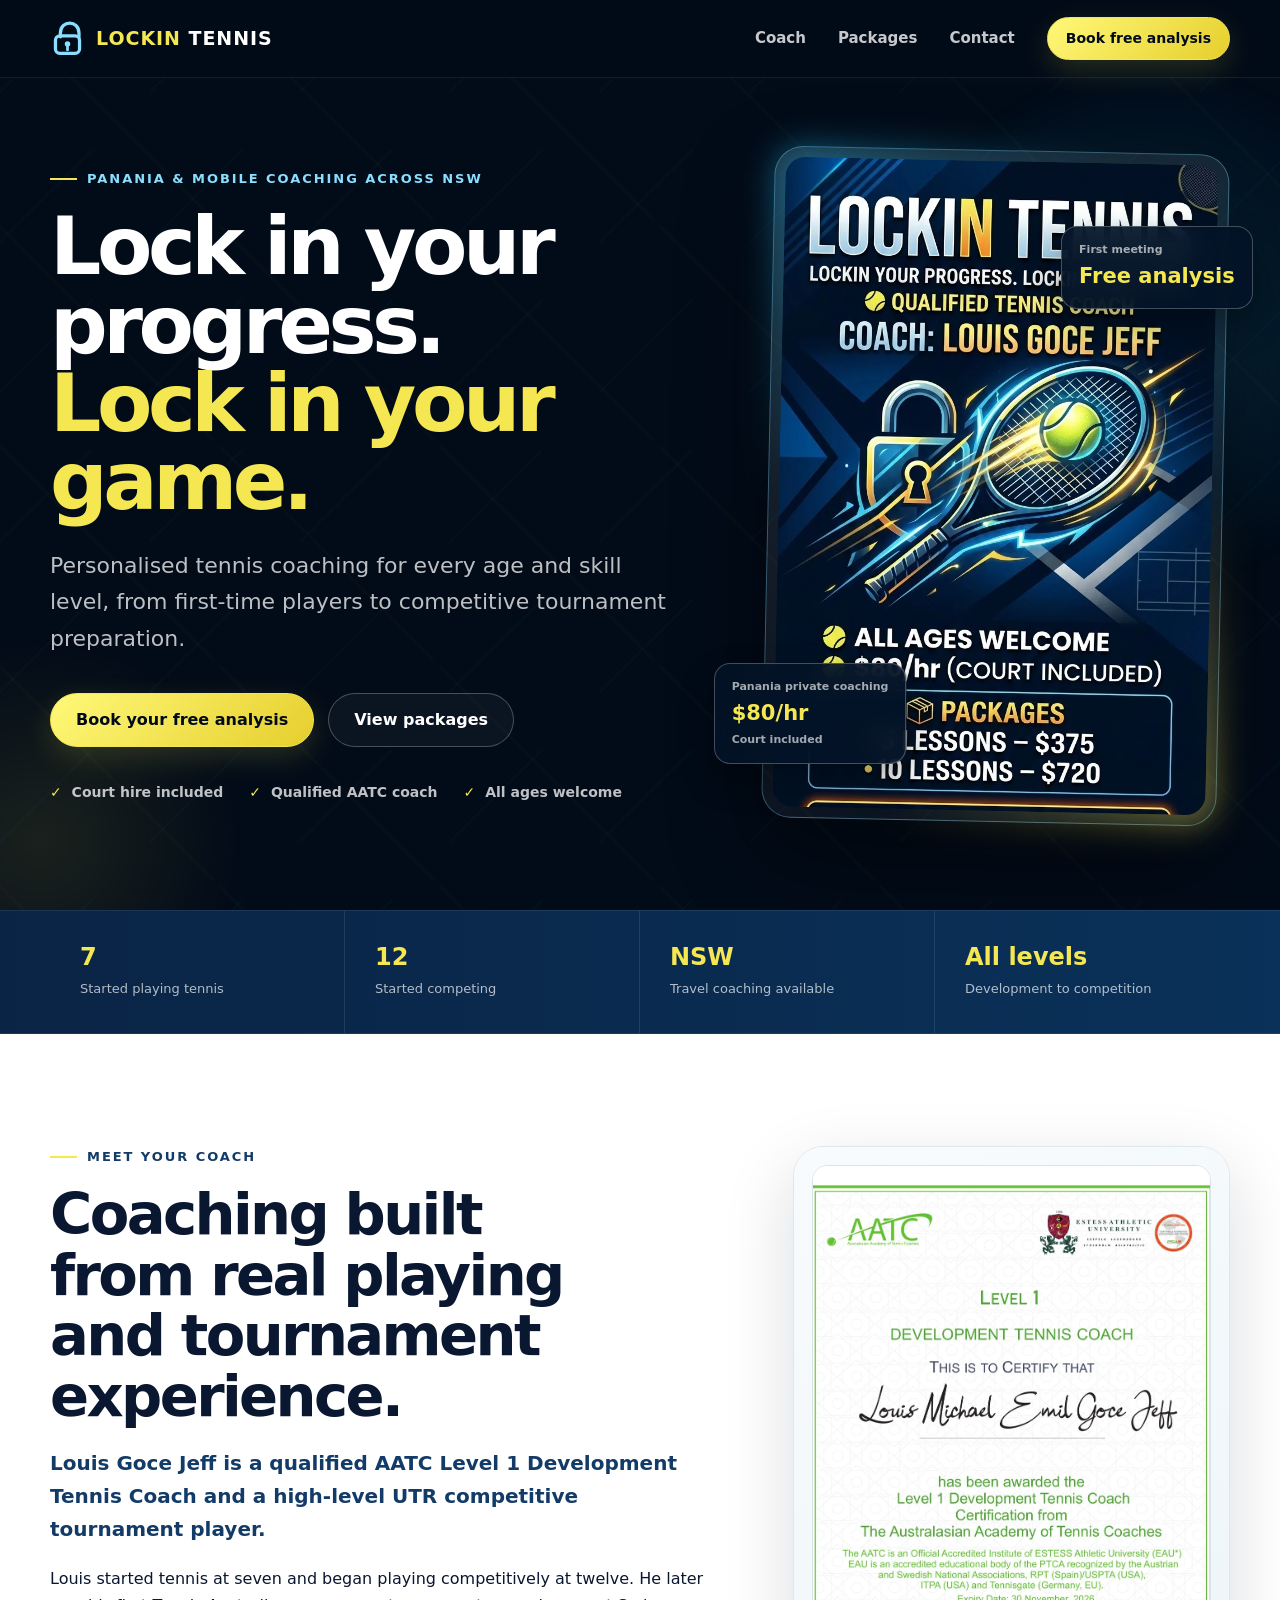
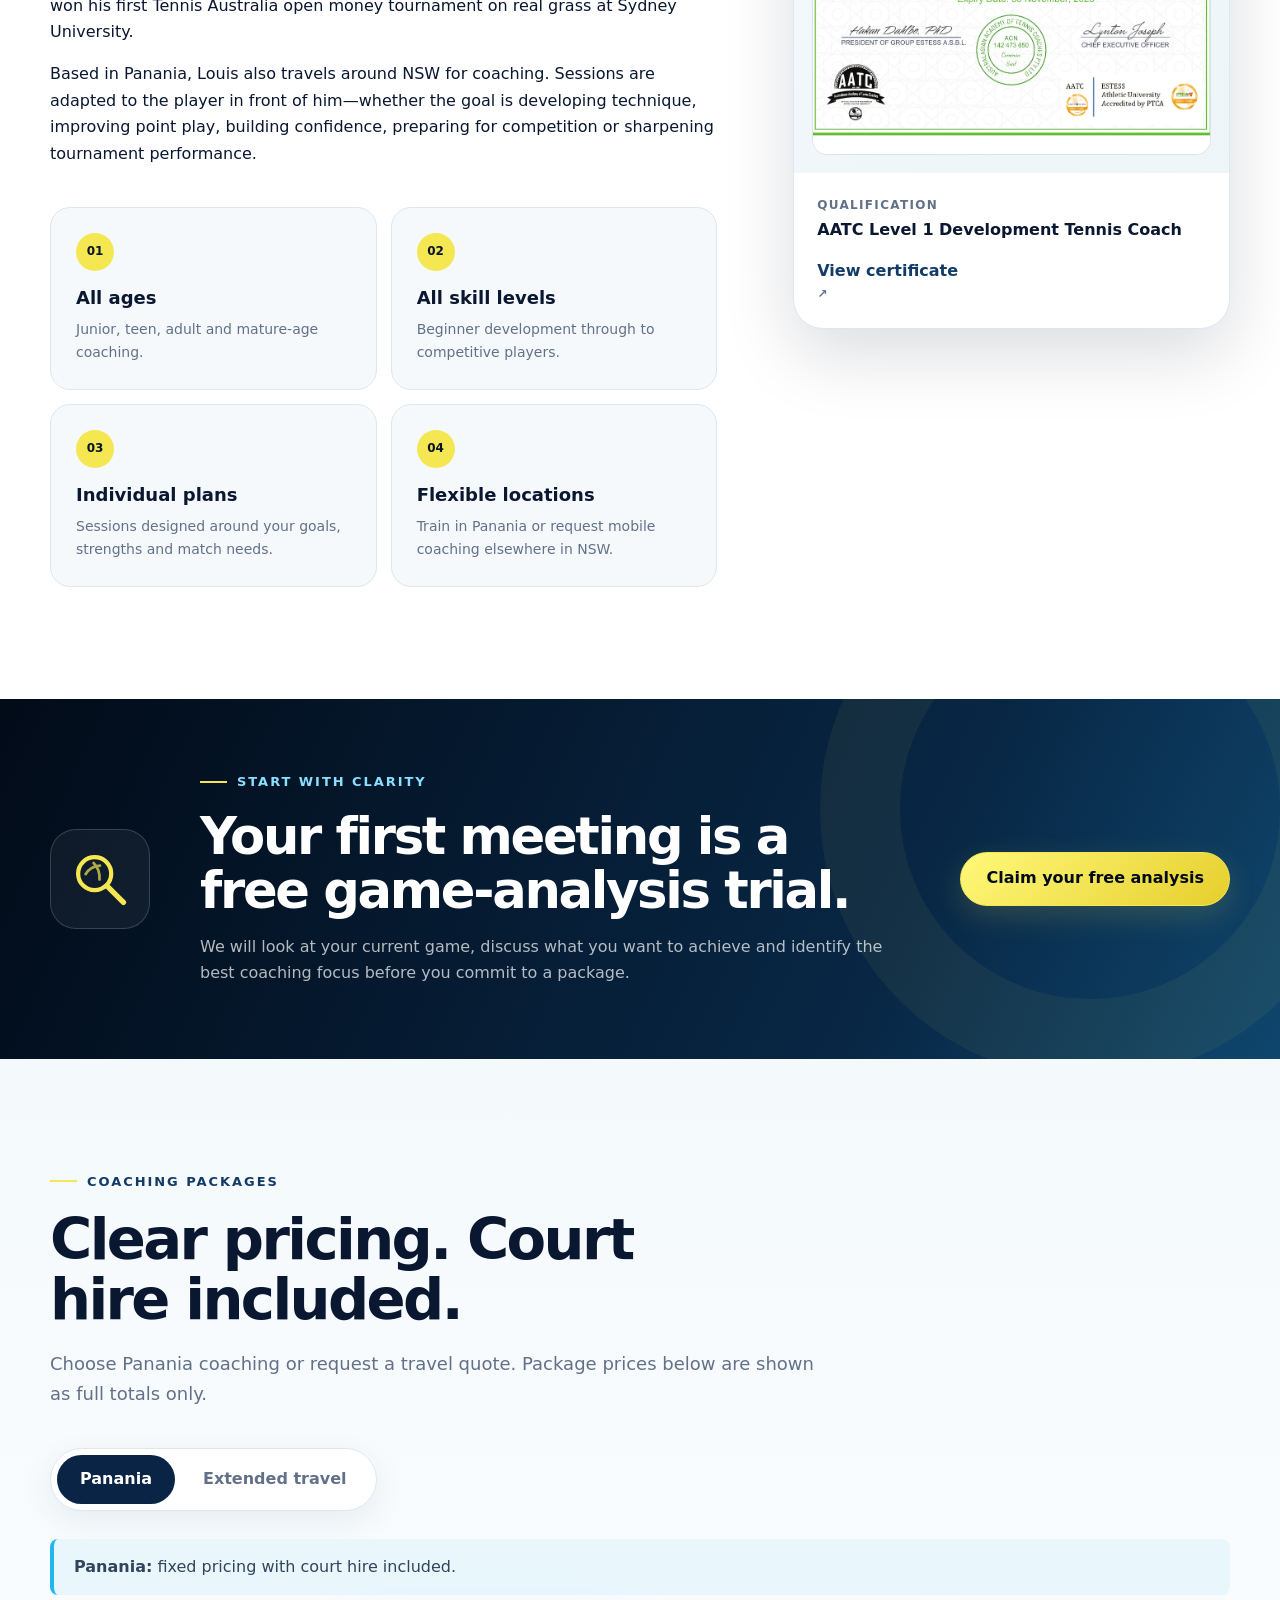
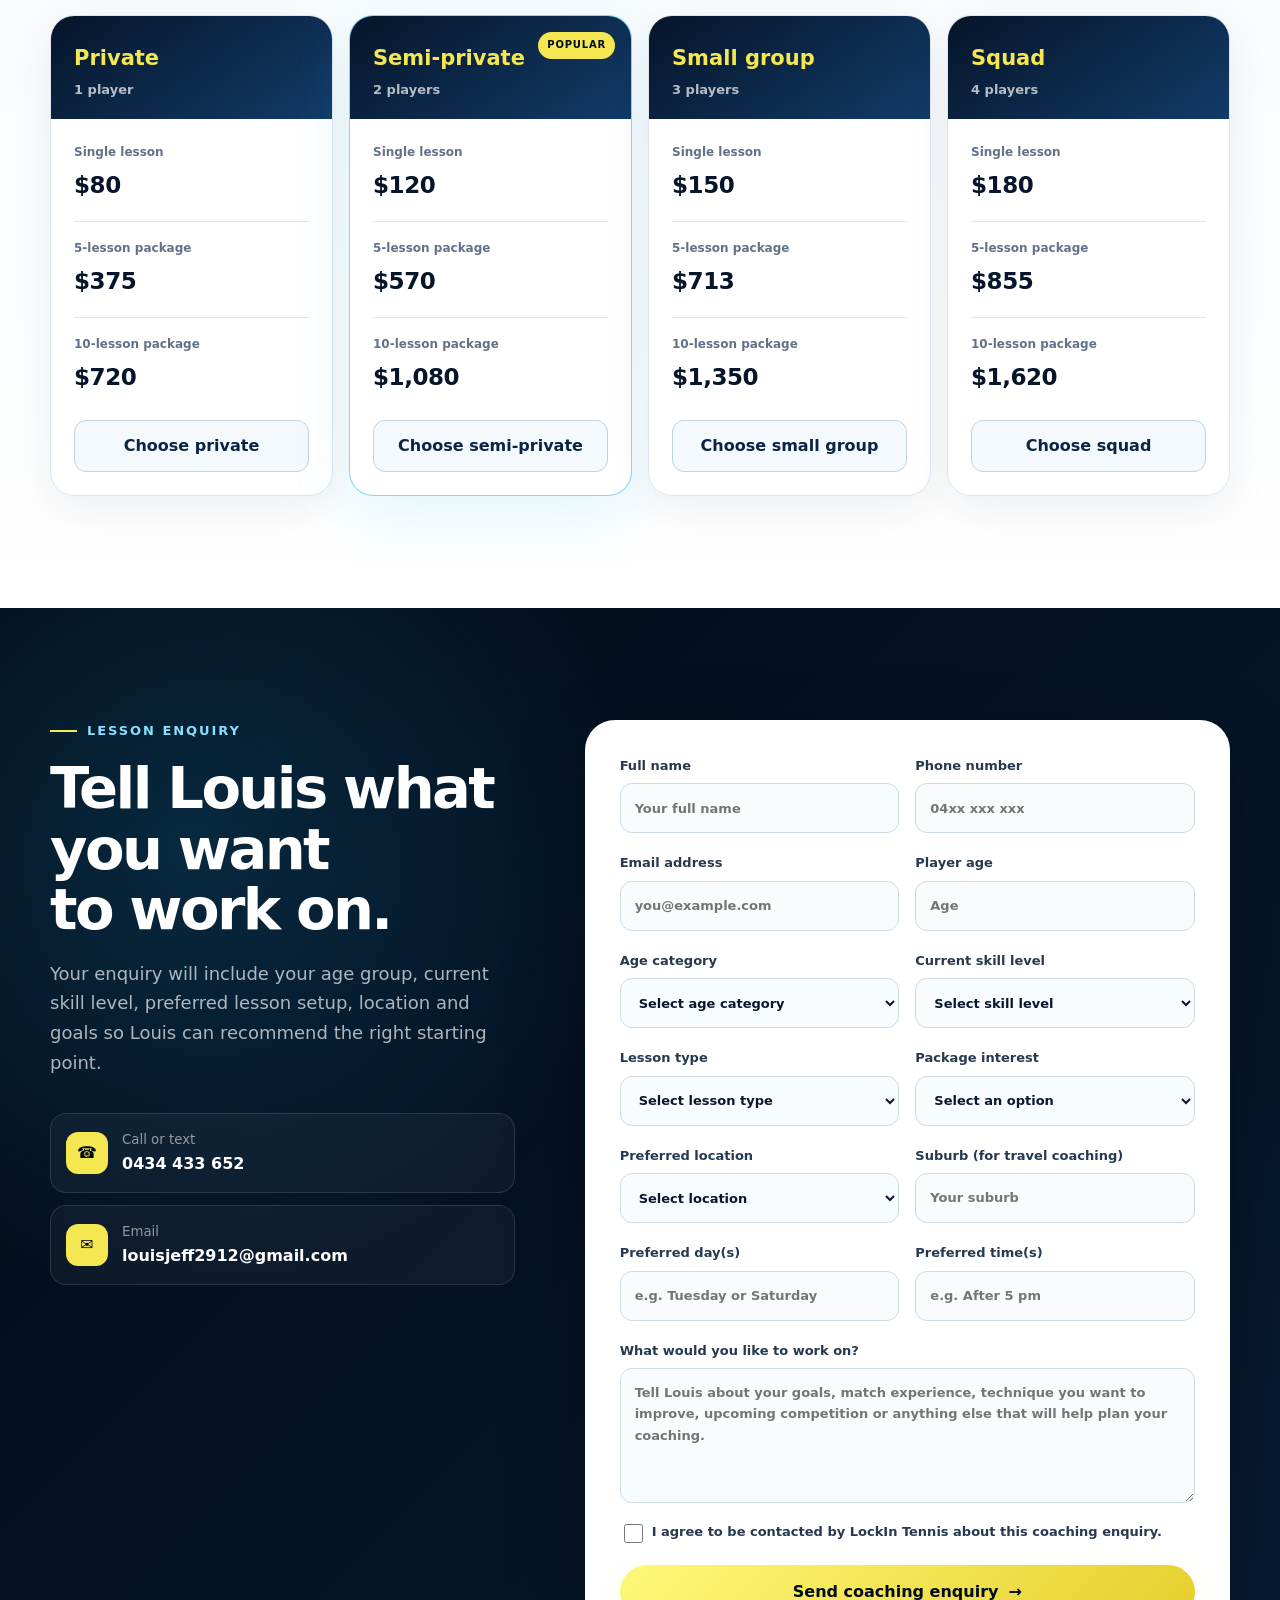
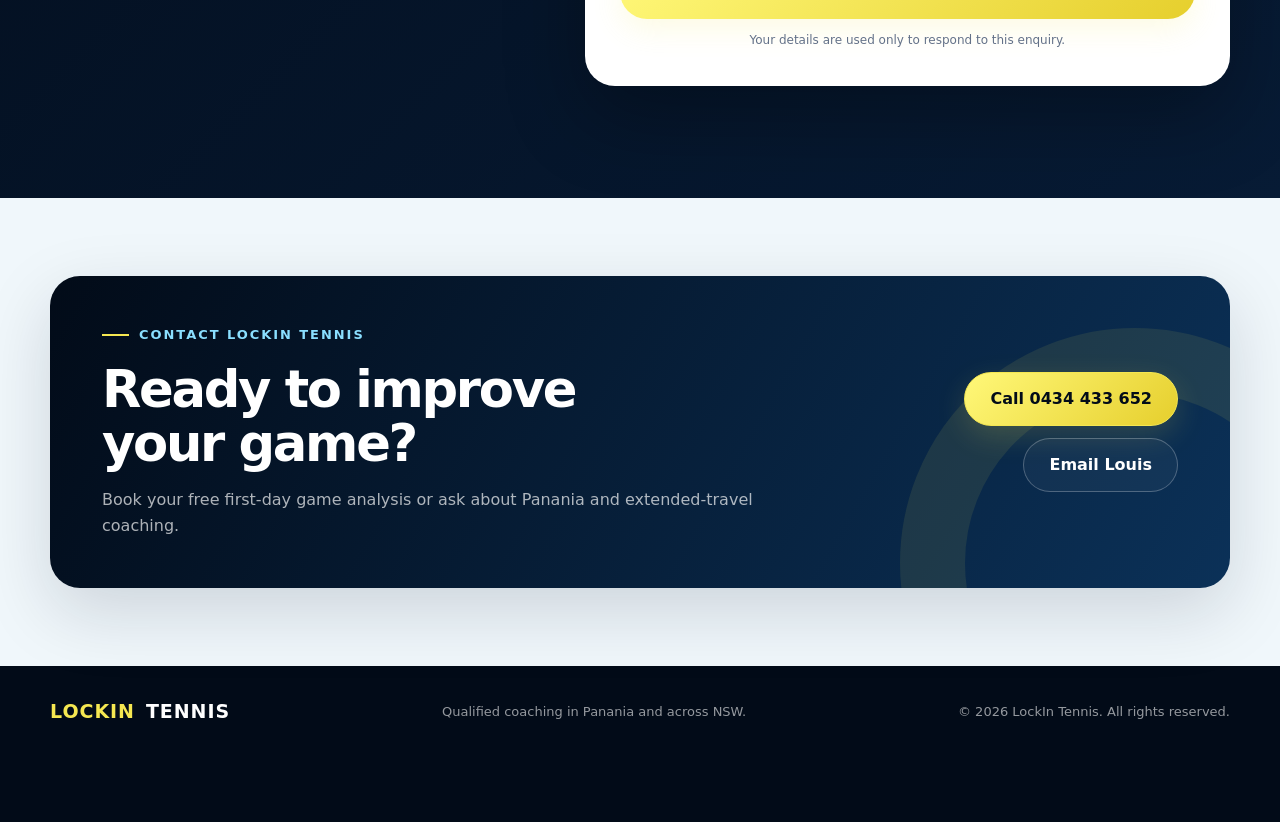
==== commit 115698ac: "Add files via upload" ====
--- a/index.html
+++ b/index.html
@@ -6,7 +6,7 @@
   <meta name="theme-color" content="#061a33">
   <meta name="description" content="LockIn Tennis coaching with qualified AATC Level 1 Development Tennis Coach Louis Goce Jeff. Coaching in Panania and mobile coaching across NSW.">
   <title>LockIn Tennis | Coaching with Louis Goce Jeff</title>
-  <link rel="icon" href="assets/favicon.svg" type="image/svg+xml">
+  <link rel="icon" href="favicon.svg" type="image/svg+xml">
   <link rel="stylesheet" href="styles.css">
   <script>document.documentElement.classList.add("js");</script>
   <script src="script.js" defer></script>
@@ -64,7 +64,7 @@
 
         <div class="hero-visual reveal reveal-delay">
           <div class="ad-frame">
-            <img src="assets/lockin-tennis-advertisement.webp" width="768" height="1376" alt="LockIn Tennis coaching advertisement for Louis Goce Jeff">
+            <img src="lockin-tennis-advertisement.webp" width="768" height="1376" alt="LockIn Tennis coaching advertisement for Louis Goce Jeff">
           </div>
           <div class="floating-card floating-card-price">
             <span>Panania private coaching</span>
@@ -123,14 +123,14 @@
 
         <aside class="certificate-card reveal reveal-delay" aria-label="Coaching qualification">
           <div class="certificate-image-wrap">
-            <img src="assets/certificate-preview.webp" width="1100" height="1424" alt="AATC Level 1 Development Tennis Coach certificate awarded to Louis Michael Emil Goce Jeff">
+            <img src="certificate-preview.webp" width="1100" height="1424" alt="AATC Level 1 Development Tennis Coach certificate awarded to Louis Michael Emil Goce Jeff">
           </div>
           <div class="certificate-meta">
             <div>
               <span>Qualification</span>
               <strong>AATC Level 1 Development Tennis Coach</strong>
             </div>
-            <a href="assets/louis-jeff-aatc-certificate.pdf" target="_blank" rel="noopener">View certificate <span aria-hidden="true">↗</span></a>
+            <a href="louis-jeff-aatc-certificate.pdf" target="_blank" rel="noopener">View certificate <span aria-hidden="true">↗</span></a>
           </div>
         </aside>
       </div>
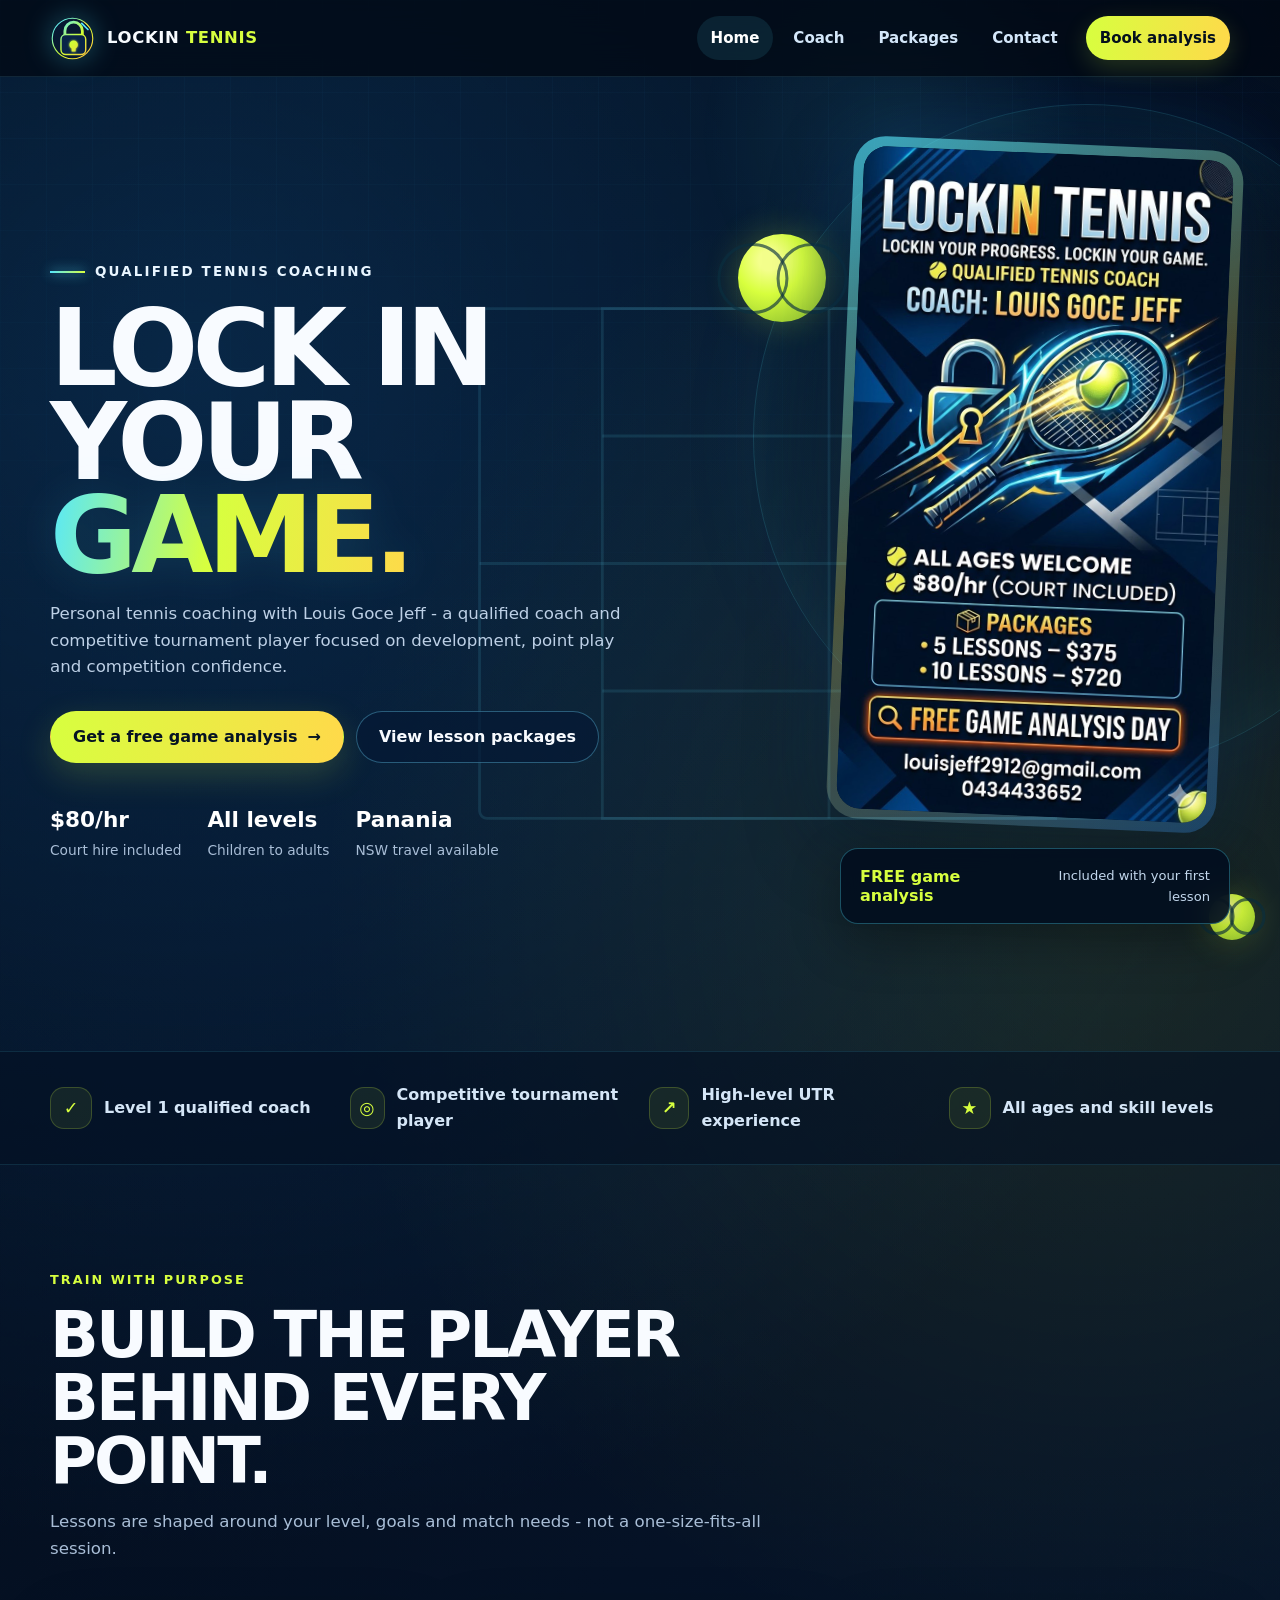
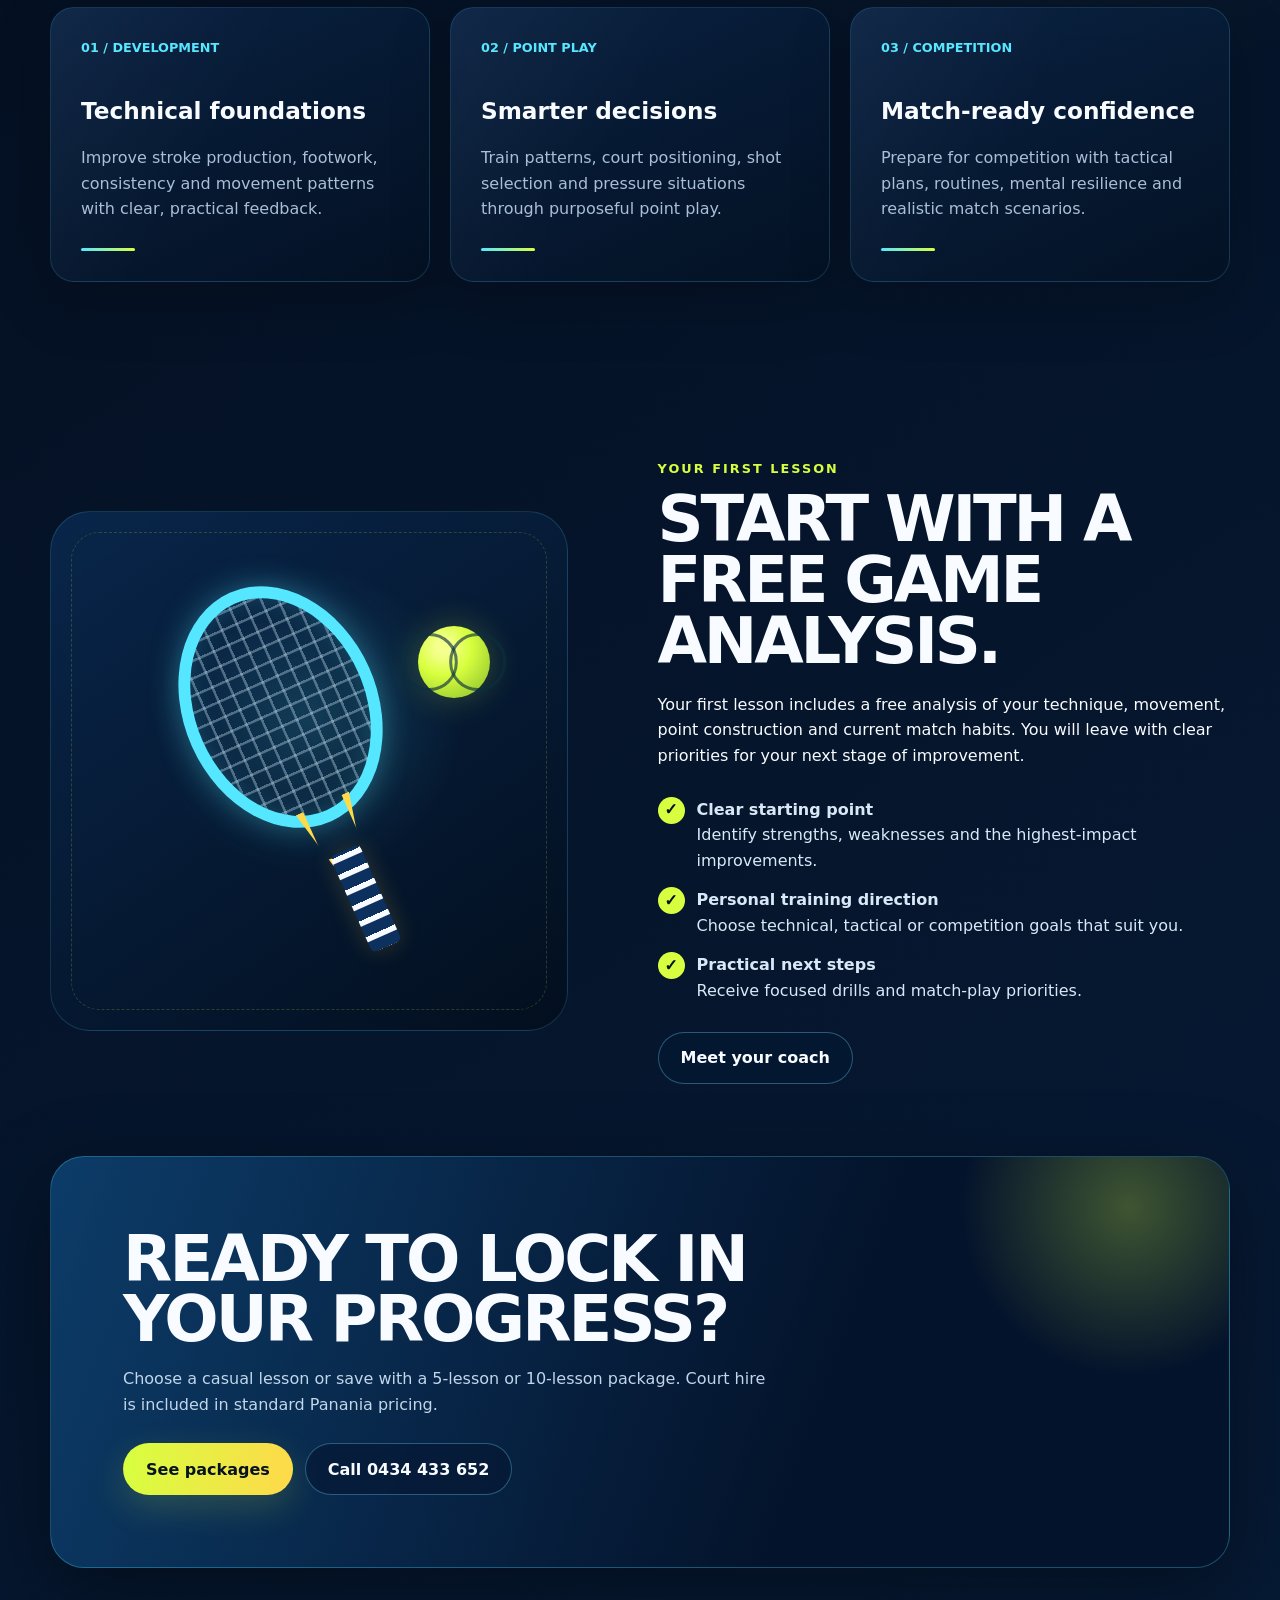
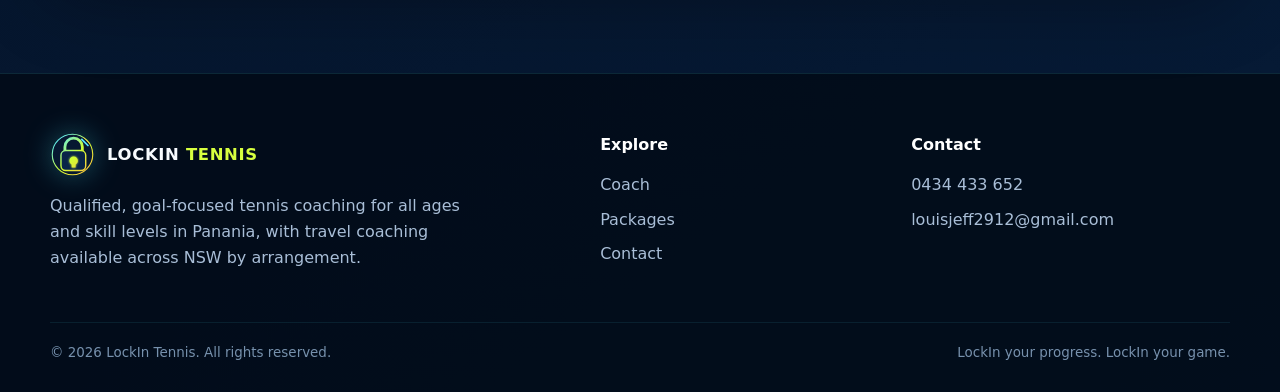
==== commit f63c9f43: "Add files via upload" ====
--- a/index.html
+++ b/index.html
@@ -3,396 +3,127 @@
 <head>
   <meta charset="utf-8">
   <meta name="viewport" content="width=device-width, initial-scale=1">
-  <meta name="theme-color" content="#061a33">
-  <meta name="description" content="LockIn Tennis coaching with qualified AATC Level 1 Development Tennis Coach Louis Goce Jeff. Coaching in Panania and mobile coaching across NSW.">
-  <title>LockIn Tennis | Coaching with Louis Goce Jeff</title>
-  <link rel="icon" href="favicon.svg" type="image/svg+xml">
+  <meta name="description" content="LockIn Tennis coaching with qualified coach and competitive tournament player Louis Goce Jeff. All ages and skill levels welcome in Panania and across NSW by arrangement.">
+  <meta name="theme-color" content="#06162e">
+  <script>document.documentElement.classList.add("js");</script>
+  <title>LockIn Tennis | Tennis Coaching with Louis Goce Jeff</title>
+  <link rel="icon" href="assets/favicon.svg" type="image/svg+xml">
   <link rel="stylesheet" href="styles.css">
-  <script>document.documentElement.classList.add("js");</script>
   <script src="script.js" defer></script>
 </head>
 <body>
-  <a class="skip-link" href="#main">Skip to content</a>
-
-  <header class="site-header" id="top">
-    <div class="container nav-wrap">
-      <a class="brand" href="#top" aria-label="LockIn Tennis home">
-        <span class="brand-mark" aria-hidden="true">
-          <svg viewBox="0 0 64 64" role="img">
-            <path d="M19 29v-7C19 9 28 4 36 4s17 5 17 18v7" fill="none" stroke="currentColor" stroke-width="6" stroke-linecap="round"/>
-            <rect x="10" y="27" width="44" height="32" rx="8" fill="none" stroke="currentColor" stroke-width="6"/>
-            <circle cx="32" cy="42" r="5" fill="currentColor"/>
-            <path d="M32 47v6" stroke="currentColor" stroke-width="5" stroke-linecap="round"/>
-          </svg>
-        </span>
-        <span><strong>LOCKIN</strong> TENNIS</span>
+  <header class="site-header">
+    <div class="container navbar">
+      <a class="brand" href="index.html" aria-label="LockIn Tennis home">
+        <img src="assets/logo-mark.svg" alt="">
+        <div class="brand-name">LOCKIN <span>TENNIS</span></div>
       </a>
-
-      <button class="nav-toggle" type="button" aria-expanded="false" aria-controls="primary-nav">
-        <span class="sr-only">Toggle navigation</span>
-        <span></span><span></span><span></span>
-      </button>
-
-      <nav id="primary-nav" class="primary-nav" aria-label="Primary navigation">
-        <a href="#coach">Coach</a>
-        <a href="#packages">Packages</a>
-        <a href="#contact">Contact</a>
-        <a class="button button-small" href="#booking">Book free analysis</a>
+      <button class="nav-toggle" type="button" aria-label="Open menu" aria-expanded="false"><span></span><span></span><span></span></button>
+      <nav class="nav-links" aria-label="Main navigation">
+        <a class="active" href="index.html">Home</a>
+        <a href="coach.html">Coach</a>
+        <a href="packages.html">Packages</a>
+        <a href="contact.html">Contact</a>
+        <a class="nav-cta" href="contact.html#booking">Book analysis</a>
       </nav>
     </div>
   </header>
 
-  <main id="main">
-    <section class="hero section-dark" aria-labelledby="hero-title">
-      <div class="hero-glow hero-glow-one"></div>
-      <div class="hero-glow hero-glow-two"></div>
+  <main>
+    <section class="hero">
       <div class="container hero-grid">
         <div class="hero-copy reveal">
-          <p class="eyebrow"><span></span> Panania &amp; mobile coaching across NSW</p>
-          <h1 id="hero-title">Lock in your progress.<br><em>Lock in your game.</em></h1>
-          <p class="hero-lead">Personalised tennis coaching for every age and skill level, from first-time players to competitive tournament preparation.</p>
+          <div class="eyebrow">Qualified tennis coaching</div>
+          <h1>Lock in your <span class="accent">game.</span></h1>
+          <p>Personal tennis coaching with Louis Goce Jeff - a qualified coach and competitive tournament player focused on development, point play and competition confidence.</p>
           <div class="hero-actions">
-            <a class="button" href="#booking">Book your free analysis</a>
-            <a class="button button-ghost" href="#packages">View packages</a>
+            <a class="btn btn-primary" href="contact.html#booking">Get a free game analysis <span aria-hidden="true">→</span></a>
+            <a class="btn btn-secondary" href="packages.html">View lesson packages</a>
           </div>
-          <ul class="trust-list" aria-label="Key benefits">
-            <li><span aria-hidden="true">✓</span> Court hire included</li>
-            <li><span aria-hidden="true">✓</span> Qualified AATC coach</li>
-            <li><span aria-hidden="true">✓</span> All ages welcome</li>
-          </ul>
+          <div class="hero-stats" aria-label="Key coaching details">
+            <div class="hero-stat"><strong>$80/hr</strong><span>Court hire included</span></div>
+            <div class="hero-stat"><strong>All levels</strong><span>Children to adults</span></div>
+            <div class="hero-stat"><strong>Panania</strong><span>NSW travel available</span></div>
+          </div>
         </div>
 
-        <div class="hero-visual reveal reveal-delay">
-          <div class="ad-frame">
-            <img src="lockin-tennis-advertisement.webp" width="768" height="1376" alt="LockIn Tennis coaching advertisement for Louis Goce Jeff">
+        <div class="hero-visual reveal" aria-label="LockIn Tennis advertisement poster">
+          <div class="tennis-ball ball-one" aria-hidden="true"></div>
+          <div class="tennis-ball ball-two" aria-hidden="true"></div>
+          <div class="poster-card">
+            <img src="assets/lockin-tennis-poster.jpg" width="768" height="1376" alt="LockIn Tennis advertisement showing coaching prices, packages and contact details" decoding="async">
           </div>
-          <div class="floating-card floating-card-price">
-            <span>Panania private coaching</span>
-            <strong>$80/hr</strong>
-            <small>Court included</small>
-          </div>
-          <div class="floating-card floating-card-trial">
-            <span>First meeting</span>
-            <strong>Free analysis</strong>
-          </div>
+          <div class="poster-badge"><strong>FREE game analysis</strong><span>Included with your first lesson</span></div>
         </div>
       </div>
     </section>
 
-    <section class="quick-strip" aria-label="Coaching highlights">
-      <div class="container quick-grid">
-        <div><strong>7</strong><span>Started playing tennis</span></div>
-        <div><strong>12</strong><span>Started competing</span></div>
-        <div><strong>NSW</strong><span>Travel coaching available</span></div>
-        <div><strong>All levels</strong><span>Development to competition</span></div>
+    <section class="trust-strip">
+      <div class="container trust-grid">
+        <div class="trust-item"><span class="trust-icon">✓</span><span>Level 1 qualified coach</span></div>
+        <div class="trust-item"><span class="trust-icon">◎</span><span>Competitive tournament player</span></div>
+        <div class="trust-item"><span class="trust-icon">↗</span><span>High-level UTR experience</span></div>
+        <div class="trust-item"><span class="trust-icon">★</span><span>All ages and skill levels</span></div>
       </div>
     </section>
 
-    <section class="section" id="coach" aria-labelledby="coach-title">
-      <div class="container coach-grid">
-        <div class="coach-copy reveal">
-          <p class="eyebrow dark"><span></span> Meet your coach</p>
-          <h2 id="coach-title">Coaching built from real playing and tournament experience.</h2>
-          <p class="lead">Louis Goce Jeff is a qualified AATC Level 1 Development Tennis Coach and a high-level UTR competitive tournament player.</p>
-          <p>Louis started tennis at seven and began playing competitively at twelve. He later won his first Tennis Australia open money tournament on real grass at Sydney University.</p>
-          <p>Based in Panania, Louis also travels around NSW for coaching. Sessions are adapted to the player in front of him—whether the goal is developing technique, improving point play, building confidence, preparing for competition or sharpening tournament performance.</p>
-
-          <div class="feature-grid">
-            <article class="feature-card">
-              <span class="feature-icon" aria-hidden="true">01</span>
-              <h3>All ages</h3>
-              <p>Junior, teen, adult and mature-age coaching.</p>
-            </article>
-            <article class="feature-card">
-              <span class="feature-icon" aria-hidden="true">02</span>
-              <h3>All skill levels</h3>
-              <p>Beginner development through to competitive players.</p>
-            </article>
-            <article class="feature-card">
-              <span class="feature-icon" aria-hidden="true">03</span>
-              <h3>Individual plans</h3>
-              <p>Sessions designed around your goals, strengths and match needs.</p>
-            </article>
-            <article class="feature-card">
-              <span class="feature-icon" aria-hidden="true">04</span>
-              <h3>Flexible locations</h3>
-              <p>Train in Panania or request mobile coaching elsewhere in NSW.</p>
-            </article>
-          </div>
-        </div>
-
-        <aside class="certificate-card reveal reveal-delay" aria-label="Coaching qualification">
-          <div class="certificate-image-wrap">
-            <img src="certificate-preview.webp" width="1100" height="1424" alt="AATC Level 1 Development Tennis Coach certificate awarded to Louis Michael Emil Goce Jeff">
-          </div>
-          <div class="certificate-meta">
-            <div>
-              <span>Qualification</span>
-              <strong>AATC Level 1 Development Tennis Coach</strong>
-            </div>
-            <a href="louis-jeff-aatc-certificate.pdf" target="_blank" rel="noopener">View certificate <span aria-hidden="true">↗</span></a>
-          </div>
-        </aside>
-      </div>
-    </section>
-
-    <section class="analysis-banner section-dark" aria-labelledby="analysis-title">
-      <div class="container analysis-grid">
-        <div class="analysis-icon" aria-hidden="true">
-          <svg viewBox="0 0 120 120">
-            <circle cx="50" cy="50" r="31" fill="none" stroke="currentColor" stroke-width="8"/>
-            <path d="M73 73l31 31" stroke="currentColor" stroke-width="10" stroke-linecap="round"/>
-            <path d="M33 51c6-10 14-15 27-16M48 30c8 8 12 18 11 31" fill="none" stroke="currentColor" stroke-width="5" stroke-linecap="round" opacity=".7"/>
-          </svg>
-        </div>
-        <div>
-          <p class="eyebrow"><span></span> Start with clarity</p>
-          <h2 id="analysis-title">Your first meeting is a free game-analysis trial.</h2>
-          <p>We will look at your current game, discuss what you want to achieve and identify the best coaching focus before you commit to a package.</p>
-        </div>
-        <a class="button" href="#booking">Claim your free analysis</a>
-      </div>
-    </section>
-
-    <section class="section packages-section" id="packages" aria-labelledby="packages-title">
+    <section class="section">
       <div class="container">
         <div class="section-heading reveal">
-          <p class="eyebrow dark"><span></span> Coaching packages</p>
-          <h2 id="packages-title">Clear pricing. Court hire included.</h2>
-          <p>Choose Panania coaching or request a travel quote. Package prices below are shown as full totals only.</p>
+          <div class="kicker">Train with purpose</div>
+          <h2>Build the player behind every point.</h2>
+          <p>Lessons are shaped around your level, goals and match needs - not a one-size-fits-all session.</p>
         </div>
-
-        <div class="location-tabs reveal" role="tablist" aria-label="Pricing locations">
-          <button type="button" role="tab" aria-selected="true" aria-controls="panania-panel" id="panania-tab" data-tab="panania-panel">Panania</button>
-          <button type="button" role="tab" aria-selected="false" aria-controls="travel-panel" id="travel-tab" data-tab="travel-panel">Extended travel</button>
-        </div>
-
-        <div class="pricing-panel active" id="panania-panel" role="tabpanel" aria-labelledby="panania-tab">
-          <div class="pricing-note"><strong>Panania:</strong> fixed pricing with court hire included.</div>
-          <div class="pricing-grid">
-            <article class="price-card">
-              <div class="price-card-head"><span>Private</span><strong>1 player</strong></div>
-              <dl>
-                <div><dt>Single lesson</dt><dd>$80</dd></div>
-                <div><dt>5-lesson package</dt><dd>$375</dd></div>
-                <div><dt>10-lesson package</dt><dd>$720</dd></div>
-              </dl>
-              <a href="#booking" data-booking-type="Private — 1 player">Choose private</a>
-            </article>
-            <article class="price-card featured">
-              <div class="popular-label">Popular</div>
-              <div class="price-card-head"><span>Semi-private</span><strong>2 players</strong></div>
-              <dl>
-                <div><dt>Single lesson</dt><dd>$120</dd></div>
-                <div><dt>5-lesson package</dt><dd>$570</dd></div>
-                <div><dt>10-lesson package</dt><dd>$1,080</dd></div>
-              </dl>
-              <a href="#booking" data-booking-type="Semi-private — 2 players">Choose semi-private</a>
-            </article>
-            <article class="price-card">
-              <div class="price-card-head"><span>Small group</span><strong>3 players</strong></div>
-              <dl>
-                <div><dt>Single lesson</dt><dd>$150</dd></div>
-                <div><dt>5-lesson package</dt><dd>$713</dd></div>
-                <div><dt>10-lesson package</dt><dd>$1,350</dd></div>
-              </dl>
-              <a href="#booking" data-booking-type="Small group — 3 players">Choose small group</a>
-            </article>
-            <article class="price-card">
-              <div class="price-card-head"><span>Squad</span><strong>4 players</strong></div>
-              <dl>
-                <div><dt>Single lesson</dt><dd>$180</dd></div>
-                <div><dt>5-lesson package</dt><dd>$855</dd></div>
-                <div><dt>10-lesson package</dt><dd>$1,620</dd></div>
-              </dl>
-              <a href="#booking" data-booking-type="Squad — 4 players">Choose squad</a>
-            </article>
-          </div>
-        </div>
-
-        <div class="pricing-panel" id="travel-panel" role="tabpanel" aria-labelledby="travel-tab" hidden>
-          <div class="pricing-note"><strong>Extended travel:</strong> these are starting prices. Your final quote depends on travel distance. Court hire is included.</div>
-          <div class="pricing-grid">
-            <article class="price-card">
-              <div class="price-card-head"><span>Private</span><strong>1 player</strong></div>
-              <dl>
-                <div><dt>Single lesson</dt><dd>From $140</dd></div>
-                <div><dt>5-lesson package</dt><dd>From $660</dd></div>
-                <div><dt>10-lesson package</dt><dd>From $1,260</dd></div>
-              </dl>
-              <a href="#booking" data-booking-type="Travel private — 1 player">Request quote</a>
-            </article>
-            <article class="price-card featured">
-              <div class="popular-label">Popular</div>
-              <div class="price-card-head"><span>Semi-private</span><strong>2 players</strong></div>
-              <dl>
-                <div><dt>Single lesson</dt><dd>From $180</dd></div>
-                <div><dt>5-lesson package</dt><dd>From $855</dd></div>
-                <div><dt>10-lesson package</dt><dd>From $1,620</dd></div>
-              </dl>
-              <a href="#booking" data-booking-type="Travel semi-private — 2 players">Request quote</a>
-            </article>
-            <article class="price-card">
-              <div class="price-card-head"><span>Small group</span><strong>3 players</strong></div>
-              <dl>
-                <div><dt>Single lesson</dt><dd>From $210</dd></div>
-                <div><dt>5-lesson package</dt><dd>From $998</dd></div>
-                <div><dt>10-lesson package</dt><dd>From $1,890</dd></div>
-              </dl>
-              <a href="#booking" data-booking-type="Travel small group — 3 players">Request quote</a>
-            </article>
-            <article class="price-card">
-              <div class="price-card-head"><span>Squad</span><strong>4 players</strong></div>
-              <dl>
-                <div><dt>Single lesson</dt><dd>From $240</dd></div>
-                <div><dt>5-lesson package</dt><dd>From $1,140</dd></div>
-                <div><dt>10-lesson package</dt><dd>From $2,160</dd></div>
-              </dl>
-              <a href="#booking" data-booking-type="Travel squad — 4 players">Request quote</a>
-            </article>
-          </div>
+        <div class="cards-3">
+          <article class="glass-card service-card reveal">
+            <div class="service-number">01 / DEVELOPMENT</div>
+            <h3>Technical foundations</h3>
+            <p>Improve stroke production, footwork, consistency and movement patterns with clear, practical feedback.</p>
+            <div class="line"></div>
+          </article>
+          <article class="glass-card service-card reveal">
+            <div class="service-number">02 / POINT PLAY</div>
+            <h3>Smarter decisions</h3>
+            <p>Train patterns, court positioning, shot selection and pressure situations through purposeful point play.</p>
+            <div class="line"></div>
+          </article>
+          <article class="glass-card service-card reveal">
+            <div class="service-number">03 / COMPETITION</div>
+            <h3>Match-ready confidence</h3>
+            <p>Prepare for competition with tactical plans, routines, mental resilience and realistic match scenarios.</p>
+            <div class="line"></div>
+          </article>
         </div>
       </div>
     </section>
 
-    <section class="section booking-section" id="booking" aria-labelledby="booking-title">
-      <div class="container booking-grid">
-        <div class="booking-copy reveal">
-          <p class="eyebrow"><span></span> Lesson enquiry</p>
-          <h2 id="booking-title">Tell Louis what you want to work on.</h2>
-          <p>Your enquiry will include your age group, current skill level, preferred lesson setup, location and goals so Louis can recommend the right starting point.</p>
-          <div class="contact-stack">
-            <a href="tel:+61434433652">
-              <span aria-hidden="true">☎</span>
-              <div><small>Call or text</small><strong>0434 433 652</strong></div>
-            </a>
-            <a href="mailto:louisjeff2912@gmail.com">
-              <span aria-hidden="true">✉</span>
-              <div><small>Email</small><strong>louisjeff2912@gmail.com</strong></div>
-            </a>
+    <section class="section section-sm">
+      <div class="container feature-split">
+        <div class="feature-art reveal" aria-hidden="true">
+          <div class="racket-graphic"><div class="racket-head"></div><div class="racket-throat"></div><div class="racket-handle"></div></div>
+          <div class="tennis-ball" style="width:72px;height:72px;right:15%;top:22%;"></div>
+        </div>
+        <div class="feature-copy reveal">
+          <div class="kicker">Your first lesson</div>
+          <h2>Start with a free game analysis.</h2>
+          <p>Your first lesson includes a free analysis of your technique, movement, point construction and current match habits. You will leave with clear priorities for your next stage of improvement.</p>
+          <div class="check-list">
+            <div class="check"><span>✓</span><div><strong>Clear starting point</strong><br><span>Identify strengths, weaknesses and the highest-impact improvements.</span></div></div>
+            <div class="check"><span>✓</span><div><strong>Personal training direction</strong><br><span>Choose technical, tactical or competition goals that suit you.</span></div></div>
+            <div class="check"><span>✓</span><div><strong>Practical next steps</strong><br><span>Receive focused drills and match-play priorities.</span></div></div>
           </div>
+          <a class="btn btn-secondary" href="coach.html">Meet your coach</a>
         </div>
-
-        <form class="booking-form reveal reveal-delay" action="https://formsubmit.co/louisjeff2912@gmail.com" method="POST">
-          <input type="hidden" name="_subject" value="New LockIn Tennis coaching enquiry">
-          <input type="hidden" name="_template" value="table">
-          <input type="hidden" name="_captcha" value="false">
-          <input type="hidden" name="_autoresponse" value="Thanks for contacting LockIn Tennis. Louis has received your enquiry and will get back to you soon.">
-          <input type="hidden" name="_next" id="form-next" value="">
-          <input type="text" name="_honey" class="honeypot" tabindex="-1" autocomplete="off" aria-hidden="true">
-
-          <div class="form-row two-col">
-            <label>Full name
-              <input type="text" name="Name" autocomplete="name" required placeholder="Your full name">
-            </label>
-            <label>Phone number
-              <input type="tel" name="Phone" autocomplete="tel" required placeholder="04xx xxx xxx">
-            </label>
-          </div>
-
-          <div class="form-row two-col">
-            <label>Email address
-              <input type="email" name="Email" autocomplete="email" required placeholder="you@example.com">
-            </label>
-            <label>Player age
-              <input type="number" name="Player age" min="4" max="100" required placeholder="Age">
-            </label>
-          </div>
-
-          <div class="form-row two-col">
-            <label>Age category
-              <select name="Age category" required>
-                <option value="" selected disabled>Select age category</option>
-                <option>Junior (under 12)</option>
-                <option>Teen (12–17)</option>
-                <option>Adult (18–49)</option>
-                <option>Mature adult (50+)</option>
-              </select>
-            </label>
-            <label>Current skill level
-              <select name="Skill level" required>
-                <option value="" selected disabled>Select skill level</option>
-                <option>Complete beginner</option>
-                <option>Developing</option>
-                <option>Intermediate / social</option>
-                <option>Advanced</option>
-                <option>Competitive / tournament</option>
-                <option>Not sure — assess me</option>
-              </select>
-            </label>
-          </div>
-
-          <div class="form-row two-col">
-            <label>Lesson type
-              <select id="lesson-type" name="Lesson type" required>
-                <option value="" selected disabled>Select lesson type</option>
-                <option>Private — 1 player</option>
-                <option>Semi-private — 2 players</option>
-                <option>Small group — 3 players</option>
-                <option>Squad — 4 players</option>
-                <option>Not sure — please recommend</option>
-              </select>
-            </label>
-            <label>Package interest
-              <select name="Package interest" required>
-                <option value="" selected disabled>Select an option</option>
-                <option>Free game-analysis trial</option>
-                <option>Single lesson</option>
-                <option>5-lesson package</option>
-                <option>10-lesson package</option>
-                <option>Not sure — please recommend</option>
-              </select>
-            </label>
-          </div>
-
-          <div class="form-row two-col">
-            <label>Preferred location
-              <select name="Preferred location" required>
-                <option value="" selected disabled>Select location</option>
-                <option>Panania</option>
-                <option>Travel coaching elsewhere in NSW</option>
-                <option>Not sure yet</option>
-              </select>
-            </label>
-            <label>Suburb (for travel coaching)
-              <input type="text" name="Suburb" autocomplete="address-level2" placeholder="Your suburb">
-            </label>
-          </div>
-
-          <div class="form-row two-col">
-            <label>Preferred day(s)
-              <input type="text" name="Preferred days" placeholder="e.g. Tuesday or Saturday">
-            </label>
-            <label>Preferred time(s)
-              <input type="text" name="Preferred times" placeholder="e.g. After 5 pm">
-            </label>
-          </div>
-
-          <label>What would you like to work on?
-            <textarea name="Goals and coaching needs" rows="5" required placeholder="Tell Louis about your goals, match experience, technique you want to improve, upcoming competition or anything else that will help plan your coaching."></textarea>
-          </label>
-
-          <label class="check-label">
-            <input type="checkbox" name="Consent" value="I agree to be contacted about this coaching enquiry" required>
-            <span>I agree to be contacted by LockIn Tennis about this coaching enquiry.</span>
-          </label>
-
-          <button class="button button-submit" type="submit">Send coaching enquiry <span aria-hidden="true">→</span></button>
-          <p class="form-note">Your details are used only to respond to this enquiry.</p>
-        </form>
       </div>
     </section>
 
-    <section class="section contact-section" id="contact" aria-labelledby="contact-title">
-      <div class="container contact-panel reveal">
-        <div>
-          <p class="eyebrow"><span></span> Contact LockIn Tennis</p>
-          <h2 id="contact-title">Ready to improve your game?</h2>
-          <p>Book your free first-day game analysis or ask about Panania and extended-travel coaching.</p>
-        </div>
-        <div class="contact-actions">
-          <a class="button" href="tel:+61434433652">Call 0434 433 652</a>
-          <a class="button button-ghost" href="mailto:louisjeff2912@gmail.com">Email Louis</a>
+    <section class="cta-band">
+      <div class="container cta-panel reveal">
+        <h2>Ready to lock in your progress?</h2>
+        <p>Choose a casual lesson or save with a 5-lesson or 10-lesson package. Court hire is included in standard Panania pricing.</p>
+        <div class="cta-actions">
+          <a class="btn btn-primary" href="packages.html">See packages</a>
+          <a class="btn btn-secondary" href="tel:+61434433652">Call 0434 433 652</a>
         </div>
       </div>
     </section>
@@ -400,12 +131,14 @@
 
   <footer class="site-footer">
     <div class="container footer-grid">
-      <a class="brand footer-brand" href="#top"><strong>LOCKIN</strong> TENNIS</a>
-      <p>Qualified coaching in Panania and across NSW.</p>
-      <p>© <span id="year"></span> LockIn Tennis. All rights reserved.</p>
+      <div class="footer-brand">
+        <a class="brand" href="index.html"><img src="assets/logo-mark.svg" alt=""><div class="brand-name">LOCKIN <span>TENNIS</span></div></a>
+        <p>Qualified, goal-focused tennis coaching for all ages and skill levels in Panania, with travel coaching available across NSW by arrangement.</p>
+      </div>
+      <div><div class="footer-title">Explore</div><div class="footer-links"><a href="coach.html">Coach</a><a href="packages.html">Packages</a><a href="contact.html">Contact</a></div></div>
+      <div><div class="footer-title">Contact</div><div class="footer-links"><a href="tel:+61434433652">0434 433 652</a><a href="mailto:louisjeff2912@gmail.com">louisjeff2912@gmail.com</a></div></div>
     </div>
+    <div class="container footer-bottom"><span>© <span data-year></span> LockIn Tennis. All rights reserved.</span><span>LockIn your progress. LockIn your game.</span></div>
   </footer>
-
-  <a class="mobile-book" href="#booking">Book free analysis</a>
 </body>
 </html>
--- a/styles.css
+++ b/styles.css
@@ -1,288 +1,471 @@
 :root {
-  --navy-950: #020b18;
-  --navy-900: #06152a;
-  --navy-850: #071b35;
-  --navy-800: #0a2445;
-  --navy-700: #123b68;
-  --blue: #20b7ef;
-  --blue-soft: #8adfff;
-  --yellow: #f5e751;
-  --yellow-deep: #e6cf2d;
-  --orange: #ff9e45;
-  --ink: #0a1730;
-  --muted: #637188;
-  --line: #dce7f0;
-  --surface: #f5f9fc;
-  --white: #ffffff;
-  --shadow: 0 24px 70px rgba(1, 17, 38, .15);
-  --radius-lg: 30px;
-  --radius-md: 20px;
-  --radius-sm: 12px;
-  --container: 1180px;
+  --navy-950: #020914;
+  --navy-900: #051226;
+  --navy-850: #071a35;
+  --navy-800: #0a2448;
+  --cyan: #54e7ff;
+  --blue: #2b8eff;
+  --lime: #d7ff3f;
+  --yellow: #ffd94a;
+  --orange: #ff9f2d;
+  --white: #f8fbff;
+  --muted: #a9bed7;
+  --line: rgba(111, 214, 255, 0.24);
+  --card: rgba(6, 24, 49, 0.74);
+  --shadow: 0 24px 80px rgba(0, 0, 0, 0.38);
+  --radius: 24px;
+  --max: 1180px;
 }
 
 * { box-sizing: border-box; }
-html { scroll-behavior: smooth; scroll-padding-top: 90px; }
+html { scroll-behavior: smooth; }
 body {
   margin: 0;
-  color: var(--ink);
-  background: var(--white);
+  min-width: 320px;
+  color: var(--white);
+  background:
+    radial-gradient(circle at 15% 10%, rgba(31, 150, 255, .20), transparent 35%),
+    radial-gradient(circle at 86% 25%, rgba(215, 255, 63, .10), transparent 27%),
+    linear-gradient(145deg, var(--navy-950), var(--navy-900) 45%, #061b37 100%);
   font-family: Inter, ui-sans-serif, system-ui, -apple-system, BlinkMacSystemFont, "Segoe UI", sans-serif;
-  line-height: 1.65;
-  -webkit-font-smoothing: antialiased;
-}
-body.menu-open { overflow: hidden; }
-img { display: block; max-width: 100%; }
-a { color: inherit; }
+  line-height: 1.6;
+  overflow-x: hidden;
+}
+body::before {
+  content: "";
+  position: fixed;
+  inset: 0;
+  pointer-events: none;
+  z-index: -3;
+  background-image:
+    linear-gradient(rgba(70, 191, 255, .032) 1px, transparent 1px),
+    linear-gradient(90deg, rgba(70, 191, 255, .032) 1px, transparent 1px);
+  background-size: 46px 46px;
+  mask-image: linear-gradient(to bottom, black, transparent 90%);
+}
+body::after {
+  content: "";
+  position: fixed;
+  width: 420px;
+  height: 420px;
+  left: var(--pointer-x, 70%);
+  top: var(--pointer-y, 15%);
+  transform: translate(-50%, -50%);
+  border-radius: 50%;
+  background: radial-gradient(circle, rgba(84,231,255,.09), transparent 66%);
+  pointer-events: none;
+  z-index: -2;
+}
+
+img { max-width: 100%; display: block; }
+a { color: inherit; text-decoration: none; }
 button, input, select, textarea { font: inherit; }
-button { cursor: pointer; }
-
-.container { width: min(var(--container), calc(100% - 40px)); margin-inline: auto; }
-.section { padding: 112px 0; }
-.section-dark { color: var(--white); background: var(--navy-950); }
-.sr-only { position: absolute; width: 1px; height: 1px; padding: 0; margin: -1px; overflow: hidden; clip: rect(0,0,0,0); white-space: nowrap; border: 0; }
-.skip-link { position: fixed; top: 8px; left: 8px; z-index: 2000; transform: translateY(-150%); background: var(--yellow); color: var(--navy-950); padding: 10px 16px; border-radius: 8px; font-weight: 800; }
-.skip-link:focus { transform: translateY(0); }
+button { color: inherit; }
+
+.container { width: min(calc(100% - 36px), var(--max)); margin-inline: auto; }
+.narrow { width: min(calc(100% - 36px), 820px); margin-inline: auto; }
 
 .site-header {
-  position: fixed;
-  inset: 0 0 auto;
-  z-index: 1000;
-  height: 78px;
-  color: var(--white);
-  background: rgba(2, 11, 24, .74);
-  border-bottom: 1px solid rgba(255,255,255,.08);
+  position: sticky;
+  top: 0;
+  z-index: 50;
+  border-bottom: 1px solid rgba(123, 222, 255, .12);
+  background: rgba(2, 9, 20, .74);
   backdrop-filter: blur(18px);
-  transition: background .25s ease, box-shadow .25s ease;
-}
-.site-header.scrolled { background: rgba(2, 11, 24, .96); box-shadow: 0 14px 40px rgba(0,0,0,.22); }
-.nav-wrap { height: 100%; display: flex; align-items: center; justify-content: space-between; gap: 28px; }
-.brand { display: inline-flex; align-items: center; gap: 11px; text-decoration: none; font-size: 19px; letter-spacing: .05em; font-weight: 650; white-space: nowrap; }
-.brand strong { color: var(--yellow); }
-.brand-mark { width: 35px; height: 35px; display: grid; place-items: center; color: var(--blue-soft); }
-.brand-mark svg { width: 100%; height: 100%; }
-.primary-nav { display: flex; align-items: center; gap: 32px; }
-.primary-nav > a:not(.button) { text-decoration: none; color: rgba(255,255,255,.78); font-weight: 700; font-size: 15px; transition: color .2s ease; }
-.primary-nav > a:not(.button):hover { color: var(--yellow); }
-.nav-toggle { display: none; width: 46px; height: 46px; padding: 10px; border: 0; background: transparent; }
-.nav-toggle span:not(.sr-only) { display: block; height: 2px; margin: 6px 0; background: var(--white); border-radius: 4px; transition: .25s ease; }
-
-.button {
+}
+.navbar {
+  min-height: 76px;
+  display: flex;
+  align-items: center;
+  justify-content: space-between;
+  gap: 24px;
+}
+.brand { display: flex; align-items: center; gap: 12px; font-weight: 900; letter-spacing: .04em; }
+.brand img { width: 45px; height: 45px; filter: drop-shadow(0 0 14px rgba(84,231,255,.3)); }
+.brand-name { font-size: 1.03rem; }
+.brand-name span { color: var(--lime); }
+.nav-links { display: flex; align-items: center; gap: 6px; }
+.nav-links a {
+  padding: 10px 14px;
+  border-radius: 999px;
+  color: #d4e7fa;
+  font-weight: 750;
+  font-size: .94rem;
+  transition: .25s ease;
+}
+.nav-links a:hover, .nav-links a.active { color: #fff; background: rgba(84,231,255,.1); }
+.nav-links .nav-cta {
+  margin-left: 8px;
+  color: #04101d;
+  background: linear-gradient(100deg, var(--lime), var(--yellow));
+  box-shadow: 0 8px 25px rgba(215,255,63,.17);
+}
+.nav-toggle { display: none; border: 0; background: transparent; width: 44px; height: 44px; border-radius: 12px; }
+.nav-toggle span { display: block; width: 24px; height: 2px; margin: 5px auto; background: #fff; border-radius: 2px; transition: .25s; }
+
+.hero {
+  min-height: calc(100vh - 76px);
+  display: grid;
+  align-items: center;
+  position: relative;
+  padding: 66px 0 78px;
+  isolation: isolate;
+}
+.hero::before {
+  content: "";
+  position: absolute;
+  inset: 0;
+  z-index: -2;
+  background: url("assets/court-grid.svg") right 2vw center / min(68vw, 850px) auto no-repeat;
+  opacity: .72;
+}
+.hero::after {
+  content: "";
+  position: absolute;
+  width: min(52vw, 700px);
+  height: min(52vw, 700px);
+  right: -11vw;
+  top: 3vh;
+  border: 1px solid rgba(84,231,255,.16);
+  border-radius: 50%;
+  box-shadow: inset 0 0 90px rgba(84,231,255,.08), 0 0 90px rgba(43,142,255,.06);
+  z-index: -2;
+}
+.hero-grid { display: grid; grid-template-columns: 1.08fr .92fr; gap: clamp(40px, 7vw, 90px); align-items: center; }
+.eyebrow {
+  display: inline-flex;
+  align-items: center;
+  gap: 10px;
+  color: #e8f5ff;
+  font-weight: 850;
+  font-size: .84rem;
+  text-transform: uppercase;
+  letter-spacing: .16em;
+}
+.eyebrow::before { content: ""; width: 35px; height: 2px; background: linear-gradient(90deg, var(--cyan), var(--lime)); box-shadow: 0 0 12px var(--cyan); }
+.hero h1, .page-hero h1 {
+  margin: 20px 0 18px;
+  max-width: 840px;
+  font-size: clamp(3.25rem, 8.3vw, 7.6rem);
+  line-height: .88;
+  letter-spacing: -.055em;
+  text-transform: uppercase;
+  text-wrap: balance;
+}
+.hero h1 .accent, .page-hero h1 .accent {
+  color: transparent;
+  background: linear-gradient(100deg, var(--cyan), var(--lime) 45%, var(--yellow));
+  -webkit-background-clip: text;
+  background-clip: text;
+  filter: drop-shadow(0 0 20px rgba(84,231,255,.12));
+}
+.hero-copy > p { max-width: 650px; color: #bdd0e6; font-size: clamp(1rem, 1.3vw, 1.16rem); }
+.hero-actions { display: flex; gap: 12px; flex-wrap: wrap; margin-top: 30px; }
+.btn {
+  border: 1px solid transparent;
+  border-radius: 999px;
+  min-height: 52px;
+  padding: 0 22px;
   display: inline-flex;
   align-items: center;
   justify-content: center;
   gap: 10px;
-  min-height: 54px;
-  padding: 0 25px;
-  border: 1px solid var(--yellow);
-  border-radius: 999px;
-  color: var(--navy-950);
-  background: linear-gradient(135deg, #fff879, var(--yellow-deep));
-  box-shadow: 0 10px 30px rgba(245, 231, 81, .16);
-  text-decoration: none;
   font-weight: 850;
-  transition: transform .2s ease, box-shadow .2s ease, filter .2s ease;
-}
-.button:hover { transform: translateY(-2px); box-shadow: 0 16px 36px rgba(245, 231, 81, .22); filter: brightness(1.03); }
-.button-small { min-height: 43px; padding: 0 18px; font-size: 14px; }
-.button-ghost { color: var(--white); background: rgba(255,255,255,.04); border-color: rgba(255,255,255,.25); box-shadow: none; }
-.button-ghost:hover { border-color: var(--blue-soft); background: rgba(32,183,239,.08); box-shadow: none; }
-
-.hero { position: relative; min-height: 820px; padding: 150px 0 88px; overflow: hidden; }
-.hero::before { content: ""; position: absolute; inset: 0; opacity: .28; background-image: linear-gradient(135deg, transparent 30%, rgba(32,183,239,.11) 30%, rgba(32,183,239,.11) 31%, transparent 31%), linear-gradient(45deg, transparent 48%, rgba(245,231,81,.07) 48%, rgba(245,231,81,.07) 49%, transparent 49%); background-size: 150px 150px, 220px 220px; }
-.hero-glow { position: absolute; border-radius: 50%; filter: blur(2px); pointer-events: none; }
-.hero-glow-one { width: 560px; height: 560px; right: -150px; top: 45px; background: radial-gradient(circle, rgba(32,183,239,.18), transparent 67%); }
-.hero-glow-two { width: 440px; height: 440px; left: -180px; bottom: -150px; background: radial-gradient(circle, rgba(245,231,81,.10), transparent 67%); }
-.hero-grid { position: relative; display: grid; grid-template-columns: minmax(0, 1.03fr) minmax(360px, .77fr); align-items: center; gap: 82px; }
-.eyebrow { display: flex; align-items: center; gap: 10px; margin: 0 0 18px; color: var(--blue-soft); font-size: 13px; font-weight: 850; letter-spacing: .15em; text-transform: uppercase; }
-.eyebrow span { width: 27px; height: 2px; background: var(--yellow); }
-.eyebrow.dark { color: var(--navy-700); }
-.hero h1 { margin: 0; max-width: 790px; font-size: clamp(52px, 6.3vw, 92px); line-height: .97; letter-spacing: -.055em; text-wrap: balance; }
-.hero h1 em { color: var(--yellow); font-style: normal; }
-.hero-lead { max-width: 670px; margin: 28px 0 0; color: rgba(255,255,255,.74); font-size: clamp(18px, 2vw, 22px); }
-.hero-actions { display: flex; flex-wrap: wrap; gap: 14px; margin-top: 36px; }
-.trust-list { display: flex; flex-wrap: wrap; gap: 18px 26px; padding: 0; margin: 34px 0 0; list-style: none; color: rgba(255,255,255,.75); font-size: 14px; font-weight: 700; }
-.trust-list span { color: var(--yellow); margin-right: 5px; }
-.hero-visual { position: relative; width: min(100%, 455px); justify-self: center; }
-.ad-frame { position: relative; padding: 10px; border: 1px solid rgba(138,223,255,.35); border-radius: 29px; background: linear-gradient(145deg, rgba(255,255,255,.1), rgba(255,255,255,.02)); box-shadow: 0 35px 90px rgba(0,0,0,.48); transform: rotate(1.2deg); }
-.ad-frame::before { content: ""; position: absolute; inset: -1px; border-radius: inherit; z-index: -1; background: linear-gradient(135deg, rgba(32,183,239,.5), transparent 32%, transparent 70%, rgba(245,231,81,.45)); filter: blur(16px); }
-.ad-frame img { width: 100%; max-height: 650px; object-fit: cover; object-position: top; border-radius: 20px; }
-.floating-card { position: absolute; z-index: 2; display: flex; flex-direction: column; padding: 14px 17px; border: 1px solid rgba(255,255,255,.25); border-radius: 16px; background: rgba(4,19,39,.9); box-shadow: 0 16px 34px rgba(0,0,0,.32); backdrop-filter: blur(12px); }
-.floating-card span, .floating-card small { color: rgba(255,255,255,.64); font-size: 11px; font-weight: 700; }
-.floating-card strong { color: var(--yellow); font-size: 21px; }
-.floating-card-price { left: -54px; bottom: 58px; }
-.floating-card-trial { right: -30px; top: 76px; }
-
-.quick-strip { position: relative; z-index: 3; color: var(--white); background: linear-gradient(90deg, var(--navy-800), #0a3159); border-top: 1px solid rgba(255,255,255,.08); border-bottom: 1px solid rgba(255,255,255,.08); }
-.quick-grid { display: grid; grid-template-columns: repeat(4, 1fr); }
-.quick-grid > div { display: flex; flex-direction: column; justify-content: center; min-height: 122px; padding: 20px 30px; border-right: 1px solid rgba(255,255,255,.1); }
-.quick-grid > div:last-child { border-right: 0; }
-.quick-grid strong { color: var(--yellow); font-size: 24px; line-height: 1.1; }
-.quick-grid span { color: rgba(255,255,255,.69); font-size: 13px; margin-top: 8px; }
-
-.coach-grid { display: grid; grid-template-columns: minmax(0, 1.1fr) minmax(330px, .72fr); gap: 76px; align-items: start; }
-h2 { margin: 0; font-size: clamp(37px, 4.5vw, 62px); line-height: 1.05; letter-spacing: -.045em; text-wrap: balance; }
-.lead { font-size: 20px; font-weight: 700; color: var(--navy-700); }
-.coach-copy > p:not(.eyebrow) { max-width: 760px; }
-.feature-grid { display: grid; grid-template-columns: 1fr 1fr; gap: 14px; margin-top: 40px; }
-.feature-card { position: relative; padding: 25px; border: 1px solid var(--line); border-radius: var(--radius-md); background: var(--surface); overflow: hidden; }
-.feature-card h3 { margin: 12px 0 5px; font-size: 18px; }
-.feature-card p { margin: 0; color: var(--muted); font-size: 14px; }
-.feature-icon { display: grid; place-items: center; width: 38px; height: 38px; color: var(--navy-900); background: var(--yellow); border-radius: 50%; font-size: 12px; font-weight: 900; }
-.certificate-card { position: sticky; top: 105px; overflow: hidden; border: 1px solid var(--line); border-radius: var(--radius-lg); background: var(--white); box-shadow: var(--shadow); }
-.certificate-image-wrap { padding: 18px; background: linear-gradient(150deg, #f8fbfd, #edf5f9); }
-.certificate-image-wrap img { width: 100%; max-height: 590px; object-fit: cover; object-position: top; border: 1px solid #d9e4e8; border-radius: 15px; }
-.certificate-meta { display: grid; gap: 18px; padding: 23px; }
-.certificate-meta span { display: block; color: var(--muted); font-size: 12px; text-transform: uppercase; letter-spacing: .11em; font-weight: 800; }
-.certificate-meta strong { display: block; margin-top: 3px; line-height: 1.35; }
-.certificate-meta a { color: var(--navy-700); font-weight: 850; text-decoration: none; }
-.certificate-meta a:hover { color: #0787c0; }
-
-.analysis-banner { position: relative; padding: 72px 0; overflow: hidden; background: linear-gradient(115deg, var(--navy-950), #082745 70%, #0f466d); }
-.analysis-banner::after { content: ""; position: absolute; width: 380px; height: 380px; border: 80px solid rgba(245,231,81,.05); border-radius: 50%; right: -80px; top: -160px; }
-.analysis-grid { position: relative; z-index: 2; display: grid; grid-template-columns: 110px minmax(0, 1fr) auto; align-items: center; gap: 40px; }
-.analysis-grid h2 { max-width: 780px; font-size: clamp(34px, 4vw, 54px); }
-.analysis-grid p:not(.eyebrow) { max-width: 760px; margin-bottom: 0; color: rgba(255,255,255,.7); }
-.analysis-icon { width: 100px; height: 100px; padding: 17px; color: var(--yellow); border: 1px solid rgba(255,255,255,.17); border-radius: 26px; background: rgba(255,255,255,.05); }
-
-.packages-section { background: linear-gradient(180deg, #f4f9fc, #fff); }
-.section-heading { max-width: 790px; margin-bottom: 40px; }
-.section-heading > p:last-child { color: var(--muted); font-size: 18px; }
-.location-tabs { display: inline-flex; gap: 5px; margin-bottom: 28px; padding: 6px; border: 1px solid var(--line); border-radius: 999px; background: var(--white); box-shadow: 0 10px 32px rgba(18,59,104,.08); }
-.location-tabs button { padding: 11px 23px; border: 0; border-radius: 999px; color: var(--muted); background: transparent; font-weight: 850; }
-.location-tabs button[aria-selected="true"] { color: var(--white); background: var(--navy-800); }
-.pricing-panel { animation: panelIn .35s ease both; }
-.pricing-note { margin-bottom: 20px; padding: 15px 20px; color: #31445a; border-left: 4px solid var(--blue); border-radius: 8px; background: #e9f7fd; }
-.pricing-grid { display: grid; grid-template-columns: repeat(4, 1fr); gap: 16px; }
-.price-card { position: relative; display: flex; flex-direction: column; min-width: 0; overflow: hidden; border: 1px solid var(--line); border-radius: 24px; background: var(--white); box-shadow: 0 14px 44px rgba(11,39,70,.07); transition: transform .2s ease, box-shadow .2s ease; }
-.price-card:hover { transform: translateY(-5px); box-shadow: 0 22px 58px rgba(11,39,70,.12); }
-.price-card.featured { border-color: rgba(32,183,239,.55); box-shadow: 0 18px 60px rgba(32,183,239,.13); }
-.popular-label { position: absolute; top: 16px; right: 16px; padding: 5px 9px; color: var(--navy-950); background: var(--yellow); border-radius: 999px; font-size: 10px; font-weight: 900; letter-spacing: .08em; text-transform: uppercase; }
-.price-card-head { padding: 25px 23px 19px; color: var(--white); background: linear-gradient(145deg, var(--navy-900), var(--navy-700)); }
-.price-card-head span, .price-card-head strong { display: block; }
-.price-card-head span { color: var(--yellow); font-size: 21px; font-weight: 900; }
-.price-card-head strong { margin-top: 3px; color: rgba(255,255,255,.7); font-size: 13px; }
-.price-card dl { margin: 0; padding: 7px 23px; }
-.price-card dl div { padding: 17px 0; border-bottom: 1px solid var(--line); }
-.price-card dl div:last-child { border-bottom: 0; }
-.price-card dt { color: var(--muted); font-size: 12px; font-weight: 750; }
-.price-card dd { margin: 3px 0 0; color: var(--navy-900); font-size: clamp(19px, 1.8vw, 25px); font-weight: 900; letter-spacing: -.02em; }
-.price-card > a { margin: auto 23px 23px; padding: 12px 15px; color: var(--navy-800); border: 1px solid #bfd3e2; border-radius: 12px; background: #f3f9fc; text-align: center; text-decoration: none; font-weight: 850; }
-.price-card > a:hover { color: var(--white); border-color: var(--navy-800); background: var(--navy-800); }
-@keyframes panelIn { from { opacity: 0; transform: translateY(8px); } to { opacity: 1; transform: translateY(0); } }
-
-.booking-section { color: var(--white); background: radial-gradient(circle at 15% 20%, rgba(32,183,239,.16), transparent 31%), linear-gradient(135deg, var(--navy-950), var(--navy-850)); }
-.booking-grid { display: grid; grid-template-columns: minmax(0, .72fr) minmax(540px, 1fr); align-items: start; gap: 70px; }
-.booking-copy { position: sticky; top: 112px; }
-.booking-copy > p:not(.eyebrow) { color: rgba(255,255,255,.68); font-size: 18px; }
-.contact-stack { display: grid; gap: 12px; margin-top: 35px; }
-.contact-stack a { display: flex; align-items: center; gap: 14px; padding: 15px; color: var(--white); border: 1px solid rgba(255,255,255,.12); border-radius: 16px; background: rgba(255,255,255,.04); text-decoration: none; }
-.contact-stack a > span { display: grid; place-items: center; width: 42px; height: 42px; color: var(--navy-950); background: var(--yellow); border-radius: 12px; }
-.contact-stack small, .contact-stack strong { display: block; }
-.contact-stack small { color: rgba(255,255,255,.55); }
-.booking-form { display: grid; gap: 19px; padding: 34px; color: var(--ink); border: 1px solid rgba(255,255,255,.17); border-radius: var(--radius-lg); background: var(--white); box-shadow: 0 30px 80px rgba(0,0,0,.3); }
-.form-row { display: grid; gap: 16px; }
-.two-col { grid-template-columns: 1fr 1fr; }
-.booking-form label { display: grid; gap: 7px; color: #263951; font-size: 13px; font-weight: 850; }
-.booking-form input, .booking-form select, .booking-form textarea { width: 100%; color: var(--ink); border: 1px solid #cddbe6; border-radius: 12px; outline: 0; background: #f9fcfe; transition: border .2s ease, box-shadow .2s ease, background .2s ease; }
-.booking-form input, .booking-form select { min-height: 50px; padding: 0 14px; }
-.booking-form textarea { resize: vertical; min-height: 130px; padding: 13px 14px; }
-.booking-form input:focus, .booking-form select:focus, .booking-form textarea:focus { border-color: var(--blue); background: var(--white); box-shadow: 0 0 0 4px rgba(32,183,239,.13); }
-.check-label { display: grid !important; grid-template-columns: 22px 1fr; align-items: start; gap: 10px !important; font-weight: 650 !important; line-height: 1.5; }
-.check-label input { width: 19px; min-height: auto; height: 19px; margin-top: 2px; accent-color: var(--navy-800); }
-.button-submit { width: 100%; border: 0; }
-.form-note { margin: -7px 0 0; color: var(--muted); font-size: 12px; text-align: center; }
-.honeypot { position: absolute !important; left: -9999px !important; }
-
-.contact-section { padding: 78px 0; background: #f0f7fb; }
-.contact-panel { position: relative; display: flex; align-items: center; justify-content: space-between; gap: 45px; padding: 48px 52px; color: var(--white); border-radius: var(--radius-lg); background: linear-gradient(120deg, var(--navy-950), #0b3158); overflow: hidden; box-shadow: var(--shadow); }
-.contact-panel::after { content: ""; position: absolute; width: 340px; height: 340px; right: -140px; bottom: -210px; border: 65px solid rgba(245,231,81,.09); border-radius: 50%; }
-.contact-panel > * { position: relative; z-index: 2; }
-.contact-panel h2 { font-size: clamp(34px, 4vw, 52px); }
-.contact-panel p:not(.eyebrow) { margin-bottom: 0; color: rgba(255,255,255,.68); }
-.contact-actions { display: flex; flex-wrap: wrap; justify-content: flex-end; gap: 12px; }
-.site-footer { padding: 30px 0 95px; color: rgba(255,255,255,.58); background: var(--navy-950); }
-.footer-grid { display: grid; grid-template-columns: auto 1fr auto; align-items: center; gap: 30px; font-size: 13px; }
-.footer-grid p { margin: 0; }
-.footer-grid p:nth-child(2) { text-align: center; }
-.footer-brand { color: var(--white); }
-.mobile-book { display: none; }
+  cursor: pointer;
+  transition: transform .2s ease, border-color .2s ease, background .2s ease, box-shadow .2s ease;
+}
+.btn:hover { transform: translateY(-2px); }
+.btn-primary { color: #061323; background: linear-gradient(100deg, var(--lime), var(--yellow)); box-shadow: 0 12px 35px rgba(214,255,63,.17); }
+.btn-secondary { border-color: rgba(109, 218, 255, .34); background: rgba(5,25,52,.68); }
+.btn-secondary:hover { border-color: var(--cyan); box-shadow: 0 0 28px rgba(84,231,255,.12); }
+
+.hero-stats { display: flex; gap: 26px; flex-wrap: wrap; margin-top: 40px; }
+.hero-stat { display: grid; gap: 2px; }
+.hero-stat strong { font-size: 1.35rem; color: #fff; }
+.hero-stat span { color: var(--muted); font-size: .86rem; }
+
+.hero-visual { position: relative; min-height: 830px; display: flex; flex-direction: column; justify-content: flex-start; }
+.poster-card {
+  position: relative;
+  width: min(100%, 390px);
+  margin-left: auto;
+  padding: 10px;
+  border-radius: 32px;
+  background: linear-gradient(145deg, rgba(84,231,255,.65), rgba(255,217,74,.25), rgba(43,142,255,.3));
+  box-shadow: var(--shadow), 0 0 80px rgba(43,142,255,.16);
+  transform: rotate(2.5deg);
+  animation: float 6s ease-in-out infinite;
+}
+.poster-card img { width: 100%; height: auto; border-radius: 24px; aspect-ratio: 768 / 1376; object-fit: contain; background: #031024; }
+.poster-badge {
+  position: relative;
+  width: min(100%, 390px);
+  margin: 22px 0 0 auto;
+  padding: 16px 19px;
+  display: flex;
+  align-items: center;
+  justify-content: space-between;
+  gap: 16px;
+  border: 1px solid rgba(84,231,255,.3);
+  border-radius: 18px;
+  background: rgba(3, 15, 31, .92);
+  backdrop-filter: blur(12px);
+  box-shadow: 0 18px 50px rgba(0,0,0,.3);
+}
+.poster-badge strong { color: var(--lime); font-size: 1rem; line-height: 1.2; }
+.poster-badge span { color: #c2d7ec; font-size: .82rem; text-align: right; }
+
+.tennis-ball { position: absolute; border-radius: 50%; background: radial-gradient(circle at 35% 30%, #f4ff8c 0 12%, #d8ff3e 40%, #84b82d 100%); box-shadow: 0 0 35px rgba(215,255,63,.24); }
+.tennis-ball::before, .tennis-ball::after { content: ""; position: absolute; inset: 10%; border: 3px solid rgba(10, 47, 64, .64); border-radius: 50%; }
+.tennis-ball::before { transform: translateX(-42%); }
+.tennis-ball::after { transform: translateX(42%); }
+.ball-one { width: 88px; height: 88px; left: 2%; top: 11%; animation: drift 7s ease-in-out infinite; }
+.ball-two { width: 46px; height: 46px; right: -5%; bottom: 4%; animation: drift 5.5s ease-in-out infinite reverse; }
+
+.trust-strip { border-block: 1px solid rgba(84,231,255,.12); background: rgba(4, 17, 35, .58); }
+.trust-grid { min-height: 112px; display: grid; grid-template-columns: repeat(4, 1fr); gap: 18px; align-items: center; }
+.trust-item { display: flex; align-items: center; gap: 12px; color: #d5e6f7; font-weight: 760; }
+.trust-icon { width: 42px; height: 42px; display: grid; place-items: center; border-radius: 14px; color: var(--lime); background: rgba(215,255,63,.08); border: 1px solid rgba(215,255,63,.2); font-size: 1.1rem; }
+
+.section { padding: 105px 0; position: relative; }
+.section-sm { padding: 72px 0; }
+.section-heading { max-width: 720px; margin-bottom: 44px; }
+.section-heading.center { text-align: center; margin-inline: auto; }
+.section-heading h2 { margin: 14px 0 12px; font-size: clamp(2.25rem, 5vw, 4.5rem); line-height: .98; letter-spacing: -.045em; text-transform: uppercase; }
+.section-heading p { color: var(--muted); font-size: 1.04rem; }
+.kicker { color: var(--lime); font-size: .8rem; letter-spacing: .16em; font-weight: 900; text-transform: uppercase; }
+
+.cards-3 { display: grid; grid-template-columns: repeat(3, 1fr); gap: 20px; }
+.glass-card {
+  position: relative;
+  border: 1px solid rgba(90, 209, 255, .18);
+  border-radius: var(--radius);
+  background: linear-gradient(155deg, rgba(10, 38, 74, .78), rgba(4, 17, 34, .72));
+  box-shadow: 0 20px 60px rgba(0,0,0,.22);
+  overflow: hidden;
+}
+.glass-card::before { content: ""; position: absolute; inset: 0; background: linear-gradient(120deg, rgba(255,255,255,.035), transparent 45%); pointer-events: none; }
+.service-card { padding: 30px; min-height: 272px; }
+.service-number { font-size: .8rem; font-weight: 900; color: var(--cyan); }
+.service-card h3 { margin: 34px 0 10px; font-size: 1.45rem; }
+.service-card p { color: var(--muted); }
+.service-card .line { margin-top: 26px; height: 3px; width: 54px; border-radius: 99px; background: linear-gradient(90deg, var(--cyan), var(--lime)); }
+
+.feature-split { display: grid; grid-template-columns: .95fr 1.05fr; gap: clamp(34px, 7vw, 90px); align-items: center; }
+.feature-art {
+  min-height: 520px;
+  display: grid;
+  place-items: center;
+  position: relative;
+  border-radius: 40px;
+  border: 1px solid rgba(84,231,255,.17);
+  background:
+    radial-gradient(circle at 50% 40%, rgba(84,231,255,.16), transparent 38%),
+    linear-gradient(145deg, rgba(10,42,81,.84), rgba(3,14,29,.9));
+  overflow: hidden;
+}
+.feature-art::after { content: ""; position: absolute; inset: 20px; border-radius: 28px; border: 1px dashed rgba(215,255,63,.18); }
+.racket-graphic { width: 290px; height: 390px; position: relative; transform: rotate(-24deg); }
+.racket-head { position: absolute; left: 48px; top: 0; width: 194px; height: 250px; border-radius: 50%; border: 12px solid #55e7ff; box-shadow: 0 0 30px rgba(84,231,255,.35), inset 0 0 25px rgba(84,231,255,.18); background: repeating-linear-gradient(90deg, transparent 0 13px, rgba(213,238,255,.34) 14px 16px), repeating-linear-gradient(0deg, transparent 0 13px, rgba(213,238,255,.34) 14px 16px); }
+.racket-throat { position: absolute; left: 115px; top: 230px; width: 58px; height: 62px; border: 8px solid #ffd94a; border-top: 0; clip-path: polygon(0 0,100% 0,76% 100%,24% 100%); }
+.racket-handle { position: absolute; left: 129px; top: 282px; width: 32px; height: 105px; border-radius: 5px; background: repeating-linear-gradient(0deg, #0d315e 0 11px, #f7fbff 12px 17px); box-shadow: 0 0 24px rgba(255,217,74,.18); }
+.feature-copy h2 { margin: 10px 0 20px; font-size: clamp(2.4rem, 5vw, 4.8rem); line-height: .95; letter-spacing: -.05em; text-transform: uppercase; }
+.check-list { display: grid; gap: 14px; margin: 28px 0; }
+.check { display: flex; gap: 12px; align-items: flex-start; color: #d9e8f7; }
+.check span:first-child { flex: 0 0 27px; height: 27px; border-radius: 50%; display: grid; place-items: center; color: #04111d; background: var(--lime); font-weight: 950; }
+
+.cta-band { padding: 0 0 105px; }
+.cta-panel { position: relative; overflow: hidden; padding: clamp(34px, 6vw, 72px); border-radius: 34px; border: 1px solid rgba(84,231,255,.28); background: linear-gradient(110deg, rgba(13,62,108,.95), rgba(4,20,44,.97) 65%); box-shadow: var(--shadow); }
+.cta-panel::before { content: ""; position: absolute; width: 360px; height: 360px; right: -80px; top: -130px; border-radius: 50%; background: radial-gradient(circle, rgba(215,255,63,.28), transparent 66%); }
+.cta-panel h2 { margin: 0; max-width: 700px; font-size: clamp(2.1rem, 5vw, 4.5rem); text-transform: uppercase; line-height: .95; letter-spacing: -.045em; }
+.cta-panel p { color: #c1d6ea; max-width: 650px; }
+.cta-actions { margin-top: 26px; display: flex; gap: 12px; flex-wrap: wrap; }
+
+.page-hero { padding: 100px 0 78px; position: relative; overflow: hidden; }
+.page-hero::after { content: ""; position: absolute; z-index: -1; width: 560px; height: 560px; right: -200px; top: -250px; border-radius: 50%; border: 80px solid rgba(84,231,255,.035); box-shadow: 0 0 120px rgba(43,142,255,.08); }
+.page-hero h1 { font-size: clamp(3.4rem, 8vw, 7.4rem); max-width: 1050px; }
+.page-hero p { max-width: 700px; color: var(--muted); font-size: 1.08rem; }
+.breadcrumb { color: #83a2c1; font-size: .9rem; }
+.breadcrumb a { color: var(--cyan); }
+
+.coach-grid { display: grid; grid-template-columns: 1fr .92fr; gap: 28px; align-items: start; }
+.bio-panel { padding: clamp(28px, 5vw, 52px); }
+.bio-panel h2 { margin: 4px 0 20px; font-size: clamp(2rem, 4vw, 3.6rem); line-height: 1; }
+.bio-panel p { color: #bfd0e2; }
+.fact-grid { display: grid; grid-template-columns: repeat(2, 1fr); gap: 14px; margin-top: 30px; }
+.fact { padding: 20px; border-radius: 18px; background: rgba(84,231,255,.055); border: 1px solid rgba(84,231,255,.12); }
+.fact strong { display: block; font-size: 1.04rem; }
+.fact span { color: var(--muted); font-size: .84rem; }
+.certificate-card { padding: 12px; }
+.certificate-card img { width: 100%; height: auto; border-radius: 17px; background: #fff; }
+.certificate-image-link { display: block; border-radius: 17px; overflow: hidden; }
+.certificate-image-link:focus-visible { outline: 3px solid var(--cyan); outline-offset: 4px; }
+.certificate-caption { padding: 20px 14px 12px; }
+.certificate-caption strong { display: block; }
+.certificate-caption span { color: var(--muted); font-size: .88rem; }
+
+.timeline { display: grid; gap: 16px; }
+.timeline-item { display: grid; grid-template-columns: 56px 1fr; gap: 18px; padding: 24px; }
+.timeline-icon { width: 56px; height: 56px; display: grid; place-items: center; border-radius: 17px; background: linear-gradient(135deg, rgba(84,231,255,.18), rgba(215,255,63,.11)); border: 1px solid rgba(84,231,255,.2); font-weight: 900; color: var(--lime); }
+.timeline-item h3 { margin: 2px 0 5px; }
+.timeline-item p { margin: 0; color: var(--muted); }
+
+.pricing-section { padding-top: 54px; }
+.pricing-controls { display: flex; justify-content: center; gap: 8px; margin: 0 auto 35px; padding: 6px; width: fit-content; border: 1px solid rgba(84,231,255,.17); border-radius: 999px; background: rgba(3,16,34,.8); }
+.price-toggle { border: 0; background: transparent; color: #a9bfd5; padding: 10px 18px; border-radius: 999px; font-weight: 850; cursor: pointer; transition: .2s ease; }
+.price-toggle:hover { color: #fff; }
+.price-toggle.active { color: #061323; background: linear-gradient(100deg, var(--lime), var(--yellow)); }
+.pricing-panel[hidden] { display: none; }
+.pricing-panel-heading { display: flex; align-items: end; justify-content: space-between; gap: 24px; margin-bottom: 28px; }
+.pricing-panel-heading h2 { margin: 5px 0 8px; font-size: clamp(2.25rem, 5vw, 4.4rem); line-height: .98; letter-spacing: -.04em; }
+.pricing-panel-heading p { margin: 0; color: var(--muted); max-width: 720px; }
+.pricing-location-chip { flex: 0 0 auto; padding: 9px 14px; border: 1px solid rgba(215,255,63,.25); border-radius: 999px; color: var(--lime); background: rgba(215,255,63,.08); font-weight: 850; font-size: .82rem; }
+.pricing-location-chip.travel { color: var(--yellow); border-color: rgba(255,217,74,.25); background: rgba(255,217,74,.08); }
+.group-pricing-grid { display: grid; grid-template-columns: repeat(2, 1fr); gap: 20px; }
+.group-price-card { padding: 28px; display: flex; flex-direction: column; min-height: 430px; }
+.group-price-card.featured { border-color: rgba(215,255,63,.42); box-shadow: 0 25px 80px rgba(114,153,28,.12); }
+.group-card-heading { display: flex; justify-content: space-between; align-items: start; gap: 18px; margin-bottom: 22px; }
+.group-label { color: var(--lime); font-size: .75rem; font-weight: 900; text-transform: uppercase; letter-spacing: .12em; }
+.group-card-heading h3 { margin: 4px 0 0; font-size: 1.75rem; line-height: 1.1; }
+.player-count { color: rgba(84,231,255,.22); font-size: 2.8rem; font-weight: 950; line-height: 1; letter-spacing: -.06em; }
+.package-total { display: flex; align-items: center; justify-content: space-between; gap: 20px; min-height: 68px; padding: 15px 0; border-top: 1px solid rgba(84,231,255,.11); }
+.package-total span { color: #b9cce0; font-weight: 720; }
+.package-total strong { color: #fff; font-size: clamp(1.3rem, 2.8vw, 2rem); line-height: 1; text-align: right; white-space: nowrap; letter-spacing: -.035em; }
+.group-price-card .btn { margin-top: auto; width: 100%; }
+.pricing-summary { margin-top: 24px; display: grid; grid-template-columns: repeat(3, 1fr); gap: 14px; }
+.pricing-summary > div { display: flex; gap: 13px; align-items: flex-start; padding: 18px; border: 1px solid rgba(84,231,255,.13); border-radius: 18px; background: rgba(5,24,49,.58); }
+.pricing-summary p { margin: 0; color: var(--muted); font-size: .9rem; }
+.pricing-summary strong { display: block; color: #fff; margin-bottom: 2px; }
+.summary-icon { width: 38px; height: 38px; flex: 0 0 38px; display: grid; place-items: center; border-radius: 13px; color: var(--lime); background: rgba(215,255,63,.08); border: 1px solid rgba(215,255,63,.18); font-weight: 900; }
+
+.contact-grid { display: grid; grid-template-columns: .82fr 1.18fr; gap: 24px; align-items: stretch; }
+.contact-panel, .form-panel { padding: clamp(27px, 5vw, 48px); }
+.contact-panel h2, .form-panel h2 { margin: 0 0 13px; font-size: clamp(2rem, 4vw, 3.4rem); line-height: 1; }
+.contact-panel > p, .form-panel > p { color: var(--muted); }
+.contact-list { display: grid; gap: 13px; margin: 30px 0; }
+.contact-link { display: flex; gap: 14px; align-items: center; padding: 16px; border: 1px solid rgba(84,231,255,.14); border-radius: 17px; background: rgba(84,231,255,.045); transition: .2s ease; }
+.contact-link:hover { transform: translateX(3px); border-color: rgba(84,231,255,.4); }
+.contact-link .icon { width: 42px; height: 42px; display: grid; place-items: center; border-radius: 13px; background: rgba(215,255,63,.1); color: var(--lime); }
+.contact-link strong { display: block; }
+.contact-link span { color: var(--muted); font-size: .84rem; overflow-wrap: anywhere; }
+.quick-actions { display: flex; gap: 10px; flex-wrap: wrap; }
+
+.booking-form { display: grid; grid-template-columns: 1fr 1fr; gap: 16px; margin-top: 27px; }
+.field { display: grid; gap: 7px; }
+.field.full { grid-column: 1 / -1; }
+.field label { color: #dce9f5; font-weight: 760; font-size: .88rem; }
+.field input, .field select, .field textarea {
+  width: 100%;
+  border: 1px solid rgba(84,231,255,.2);
+  border-radius: 14px;
+  color: #fff;
+  background: rgba(2,13,28,.72);
+  padding: 13px 14px;
+  outline: none;
+  transition: .2s;
+}
+.field select option { color: #061323; background: #fff; }
+.field input:focus, .field select:focus, .field textarea:focus { border-color: var(--cyan); box-shadow: 0 0 0 4px rgba(84,231,255,.08); }
+.field textarea { min-height: 128px; resize: vertical; }
+.form-status { grid-column: 1/-1; min-height: 24px; color: var(--lime); font-size: .9rem; }
+
+.faq { display: grid; gap: 12px; }
+.faq details { border: 1px solid rgba(84,231,255,.14); border-radius: 17px; background: rgba(5,24,49,.65); padding: 0 19px; }
+.faq summary { cursor: pointer; padding: 18px 0; font-weight: 850; }
+.faq details p { color: var(--muted); padding: 0 0 17px; margin: 0; }
+
+.site-footer { border-top: 1px solid rgba(84,231,255,.13); background: rgba(2, 10, 22, .8); }
+.footer-grid { display: grid; grid-template-columns: 1.3fr .7fr .8fr; gap: 32px; padding: 58px 0 36px; }
+.footer-brand p { max-width: 430px; color: var(--muted); }
+.footer-title { color: #fff; font-weight: 900; margin-bottom: 14px; }
+.footer-links { display: grid; gap: 9px; color: var(--muted); }
+.footer-links a:hover { color: var(--cyan); }
+.footer-bottom { display: flex; justify-content: space-between; gap: 16px; padding: 19px 0 28px; border-top: 1px solid rgba(84,231,255,.09); color: #7791ad; font-size: .84rem; }
 
 .reveal { opacity: 1; transform: none; }
-.js .reveal { opacity: 0; transform: translateY(24px); transition: opacity .65s ease, transform .65s ease; }
-.js .reveal.revealed { opacity: 1; transform: translateY(0); }
-.reveal-delay { transition-delay: .12s; }
-
-@media (max-width: 1080px) {
-  .hero-grid { gap: 45px; }
-  .pricing-grid { grid-template-columns: repeat(2, 1fr); }
-  .booking-grid { grid-template-columns: minmax(0, .65fr) minmax(490px, 1fr); gap: 45px; }
-  .analysis-grid { grid-template-columns: 90px 1fr; }
-  .analysis-grid > .button { grid-column: 2; justify-self: start; }
-}
-
-@media (max-width: 860px) {
-  .site-header { height: 70px; }
-  .nav-toggle { display: block; position: relative; z-index: 2; }
-  .primary-nav { position: fixed; inset: 70px 0 auto; display: grid; gap: 0; padding: 18px 20px 28px; background: rgba(2,11,24,.98); border-bottom: 1px solid rgba(255,255,255,.1); transform: translateY(-130%); opacity: 0; visibility: hidden; transition: .28s ease; }
-  .primary-nav.open { transform: translateY(0); opacity: 1; visibility: visible; }
-  .primary-nav > a:not(.button) { padding: 15px 5px; border-bottom: 1px solid rgba(255,255,255,.08); font-size: 17px; }
-  .primary-nav .button { margin-top: 16px; }
-  .nav-toggle[aria-expanded="true"] span:nth-of-type(1) { transform: translateY(8px) rotate(45deg); }
-  .nav-toggle[aria-expanded="true"] span:nth-of-type(2) { opacity: 0; }
-  .nav-toggle[aria-expanded="true"] span:nth-of-type(3) { transform: translateY(-8px) rotate(-45deg); }
-  .hero { padding-top: 120px; }
-  .hero-grid { grid-template-columns: 1fr; }
+.js .reveal { opacity: 0; transform: translateY(22px); transition: opacity .7s ease, transform .7s ease; }
+.js .reveal.visible { opacity: 1; transform: none; }
+
+@keyframes float { 0%,100% { transform: rotate(2.5deg) translateY(0); } 50% { transform: rotate(1.2deg) translateY(-13px); } }
+@keyframes drift { 0%,100% { transform: translate3d(0,0,0) rotate(0); } 50% { transform: translate3d(15px,-18px,0) rotate(100deg); } }
+
+@media (max-width: 960px) {
+  .hero { min-height: auto; }
+  .hero-grid, .feature-split, .coach-grid, .contact-grid { grid-template-columns: 1fr; }
   .hero-copy { text-align: center; }
-  .eyebrow { justify-content: center; }
-  .hero-lead { margin-inline: auto; }
-  .hero-actions, .trust-list { justify-content: center; }
-  .hero-visual { width: min(82%, 480px); }
-  .quick-grid { grid-template-columns: repeat(2, 1fr); }
-  .quick-grid > div:nth-child(2) { border-right: 0; }
-  .quick-grid > div:nth-child(-n+2) { border-bottom: 1px solid rgba(255,255,255,.1); }
-  .coach-grid, .booking-grid { grid-template-columns: 1fr; }
-  .certificate-card, .booking-copy { position: static; }
-  .certificate-card { max-width: 620px; margin-inline: auto; }
-  .analysis-grid { grid-template-columns: 80px 1fr; }
-  .contact-panel { display: grid; }
-  .contact-actions { justify-content: start; }
-  .footer-grid { grid-template-columns: 1fr; text-align: center; }
-  .footer-grid p:nth-child(2) { text-align: center; }
-}
-
-@media (max-width: 620px) {
-  .container { width: min(100% - 28px, var(--container)); }
-  .section { padding: 82px 0; }
-  .hero { min-height: auto; padding: 112px 0 75px; }
-  .hero h1 { font-size: clamp(45px, 14.2vw, 64px); }
-  .hero-actions { display: grid; }
-  .button { width: 100%; }
-  .hero-visual { width: 90%; margin-top: 18px; }
-  .ad-frame img { max-height: 570px; }
-  .floating-card-price { left: -20px; bottom: 35px; }
-  .floating-card-trial { right: -18px; top: 48px; }
-  .floating-card strong { font-size: 17px; }
-  .quick-grid > div { min-height: 105px; padding: 18px; }
-  .quick-grid strong { font-size: 20px; }
-  .feature-grid, .pricing-grid, .two-col { grid-template-columns: 1fr; }
-  .feature-card { padding: 22px; }
-  .analysis-banner { padding: 65px 0; }
-  .analysis-grid { grid-template-columns: 1fr; text-align: center; }
-  .analysis-icon { margin-inline: auto; }
-  .analysis-grid > .button { grid-column: 1; justify-self: stretch; }
-  .analysis-grid .eyebrow { justify-content: center; }
-  .location-tabs { display: grid; grid-template-columns: 1fr 1fr; width: 100%; }
-  .location-tabs button { padding: 11px 10px; }
-  .booking-form { padding: 24px 18px; }
-  .contact-panel { padding: 38px 25px; text-align: center; }
-  .contact-panel .eyebrow { justify-content: center; }
-  .contact-actions { justify-content: center; }
-  .site-footer { padding-bottom: 100px; }
-  .mobile-book { position: fixed; z-index: 900; left: 14px; right: 14px; bottom: 12px; display: flex; align-items: center; justify-content: center; min-height: 52px; color: var(--navy-950); border: 1px solid #fff799; border-radius: 999px; background: linear-gradient(135deg, #fff879, var(--yellow-deep)); box-shadow: 0 12px 34px rgba(0,0,0,.32); text-decoration: none; font-weight: 900; }
+  .hero-copy > p { margin-inline: auto; }
+  .hero-actions, .hero-stats { justify-content: center; }
+  .hero-visual { min-height: 830px; max-width: 560px; width: 100%; margin: auto; }
+  .poster-card, .poster-badge { margin-left: auto; margin-right: auto; }
+  .trust-grid { grid-template-columns: repeat(2, 1fr); padding-block: 24px; }
+  .cards-3 { grid-template-columns: 1fr; }
+  .group-pricing-grid { grid-template-columns: 1fr; }
+  .pricing-summary { grid-template-columns: 1fr; }
+  .footer-grid { grid-template-columns: 1fr 1fr; }
+  .footer-brand { grid-column: 1/-1; }
+}
+
+@media (max-width: 740px) {
+  .nav-toggle { display: block; }
+  .nav-links {
+    position: fixed;
+    top: 76px;
+    left: 18px;
+    right: 18px;
+    display: grid;
+    padding: 12px;
+    border: 1px solid rgba(84,231,255,.18);
+    border-radius: 20px;
+    background: rgba(2, 11, 24, .97);
+    box-shadow: var(--shadow);
+    transform: translateY(-12px) scale(.98);
+    opacity: 0;
+    pointer-events: none;
+    transition: .24s;
+  }
+  .nav-links.open { transform: none; opacity: 1; pointer-events: auto; }
+  .nav-links .nav-cta { margin-left: 0; }
+  .nav-toggle[aria-expanded="true"] span:nth-child(1) { transform: translateY(7px) rotate(45deg); }
+  .nav-toggle[aria-expanded="true"] span:nth-child(2) { opacity: 0; }
+  .nav-toggle[aria-expanded="true"] span:nth-child(3) { transform: translateY(-7px) rotate(-45deg); }
+  .hero { padding-top: 48px; }
+  .hero h1 { font-size: clamp(3.45rem, 18vw, 5.3rem); }
+  .hero-visual { min-height: 770px; }
+  .poster-card { width: min(82vw, 350px); }
+  .poster-badge { width: min(82vw, 350px); padding: 14px 16px; }
+  .poster-badge strong { font-size: .92rem; }
+  .poster-badge span { font-size: .76rem; }
+  .ball-one { left: -4%; }
+  .trust-grid { grid-template-columns: 1fr; gap: 12px; }
+  .section { padding: 78px 0; }
+  .feature-art { min-height: 430px; }
+  .racket-graphic { transform: rotate(-24deg) scale(.82); }
+  .fact-grid, .booking-form { grid-template-columns: 1fr; }
+  .field.full { grid-column: auto; }
+  .pricing-controls { width: 100%; }
+  .price-toggle { flex: 1; padding-inline: 12px; }
+  .pricing-panel-heading { align-items: flex-start; flex-direction: column; }
+  .group-price-card { padding: 23px; min-height: 405px; }
+  .package-total { gap: 12px; }
+  .package-total strong { font-size: 1.35rem; }
+  .footer-grid { grid-template-columns: 1fr; }
+  .footer-brand { grid-column: auto; }
+  .footer-bottom { flex-direction: column; }
 }
 
 @media (prefers-reduced-motion: reduce) {
   *, *::before, *::after { scroll-behavior: auto !important; animation-duration: .01ms !important; animation-iteration-count: 1 !important; transition-duration: .01ms !important; }
-  .reveal { opacity: 1; transform: none; }
-}
+  .js .reveal { opacity: 1; transform: none; }
+}
+
+
+/* Booking form reliability and feedback */
+.honey-field { position: absolute !important; left: -10000px !important; width: 1px !important; height: 1px !important; overflow: hidden !important; }
+.form-status { border-radius: 12px; padding: 0; transition: .2s ease; }
+.form-status.sending, .form-status.success, .form-status.error { padding: 11px 13px; border: 1px solid rgba(84,231,255,.18); background: rgba(84,231,255,.06); }
+.form-status.success { color: var(--lime); border-color: rgba(215,255,63,.25); background: rgba(215,255,63,.07); }
+.form-status.error { color: #ffd0c9; border-color: rgba(255,123,103,.35); background: rgba(255,123,103,.08); }
+.submit-button:disabled { cursor: wait; opacity: .72; transform: none; }
+
+/* Strong keyboard focus states */
+a:focus-visible, button:focus-visible, input:focus-visible, select:focus-visible, textarea:focus-visible { outline: 3px solid var(--cyan); outline-offset: 3px; }
